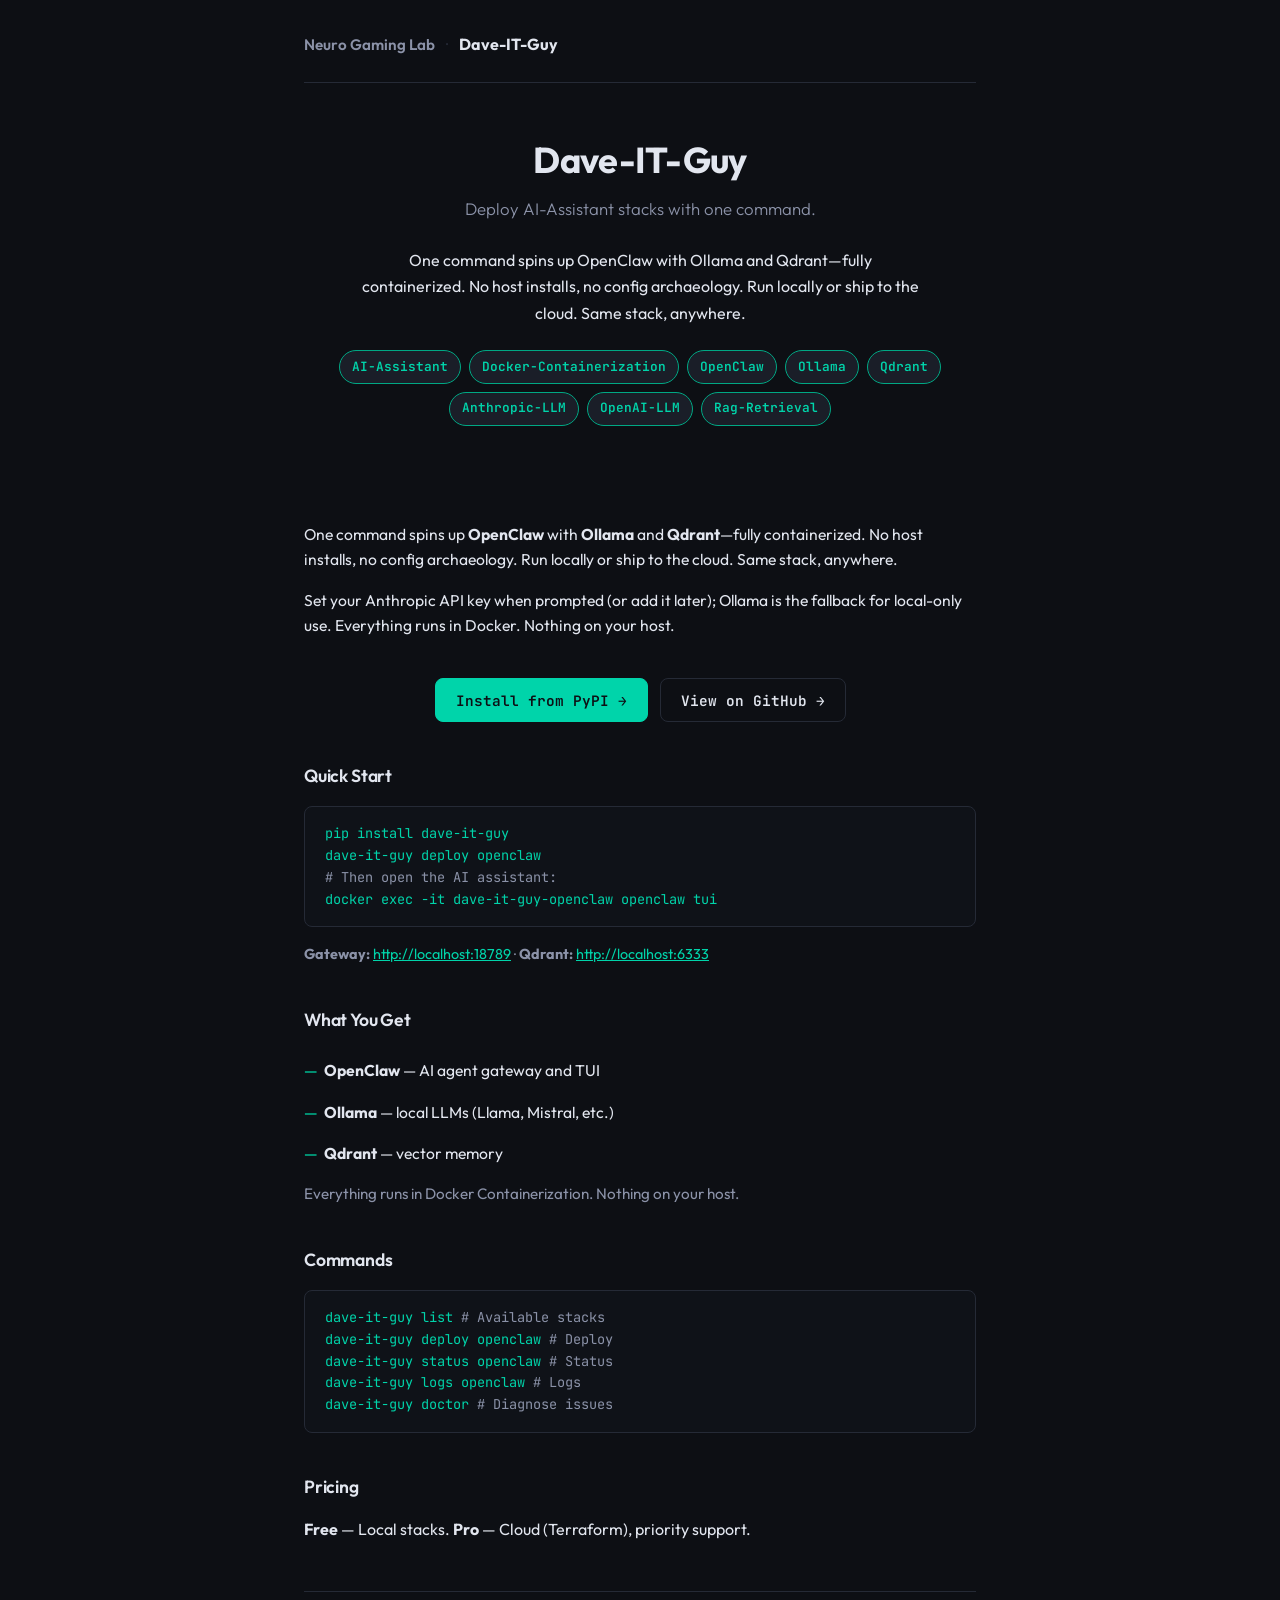
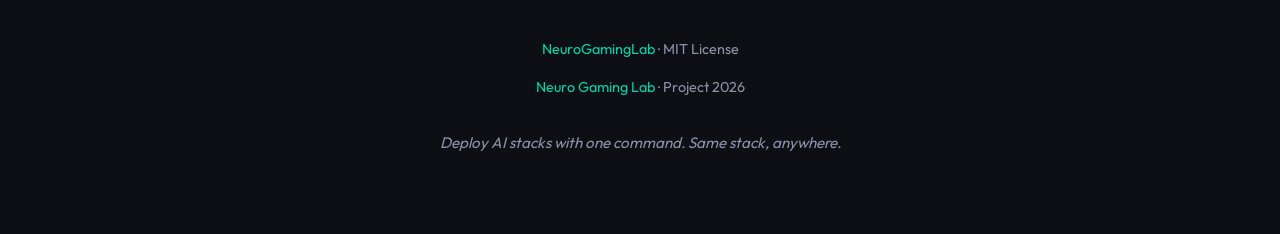
==== docs/index.html @ b267563d "Update marketing site and Pages README Made-with: Cursor" ====
<!DOCTYPE html>
<html lang="en">
<head>
  <meta charset="UTF-8" />
  <meta name="viewport" content="width=device-width, initial-scale=1.0" />
  <title>Dave-IT-Guy — Neuro Gaming Lab</title>
  <link rel="preconnect" href="https://fonts.googleapis.com" />
  <link rel="preconnect" href="https://fonts.gstatic.com" crossorigin />
  <link href="https://fonts.googleapis.com/css2?family=JetBrains+Mono:wght@400;600&family=Outfit:wght@300;400;600;700&display=swap" rel="stylesheet" />
  <style>
    :root {
      --bg: #0d0f14;
      --bg-elevated: #14171f;
      --text: #e2e6ef;
      --text-muted: #8b92a8;
      --accent: #00d4aa;
      --accent-dim: #00a884;
      --border: #252a36;
      --pill-bg: #1a1e28;
      --code-bg: #0f1218;
      --link: #00d4aa;
      --link-hover: #00f0c0;
    }

    * {
      box-sizing: border-box;
    }

    html {
      scroll-behavior: smooth;
    }

    body {
      margin: 0;
      font-family: 'Outfit', -apple-system, sans-serif;
      background: var(--bg);
      color: var(--text);
      line-height: 1.6;
      font-weight: 400;
      -webkit-font-smoothing: antialiased;
    }

    .wrap {
      max-width: 720px;
      margin: 0 auto;
      padding: 0 1.5rem 4rem;
    }

    /* Header */
    header {
      padding: 2rem 0 1.5rem;
      border-bottom: 1px solid var(--border);
    }

    header a {
      color: var(--text-muted);
      text-decoration: none;
      font-weight: 600;
      font-size: 0.95rem;
    }

    header a:hover {
      color: var(--accent);
    }

    .brand {
      font-weight: 700;
      color: var(--text);
    }

    .sep {
      color: var(--border);
      margin: 0 0.5rem;
      font-weight: 400;
    }

    /* Hero */
    .hero {
      padding: 3rem 0 2rem;
      text-align: center;
    }

    .hero h1 {
      font-family: 'Outfit', sans-serif;
      font-size: clamp(1.75rem, 4vw, 2.25rem);
      font-weight: 700;
      margin: 0 0 0.5rem;
      letter-spacing: -0.02em;
      color: var(--text);
    }

    .hero .tagline {
      font-size: 1.05rem;
      color: var(--text-muted);
      margin: 0 0 1.5rem;
      font-weight: 300;
    }

    .hero .lead {
      font-size: 1rem;
      color: var(--text);
      max-width: 560px;
      margin: 0 auto 1.5rem;
      line-height: 1.65;
    }

    /* Pills */
    .pills {
      display: flex;
      flex-wrap: wrap;
      justify-content: center;
      gap: 0.5rem;
      margin: 1.5rem 0 2rem;
    }

    .pill {
      font-family: 'JetBrains Mono', monospace;
      font-size: 0.8rem;
      font-weight: 600;
      padding: 0.35rem 0.75rem;
      background: var(--pill-bg);
      border: 1px solid var(--border);
      border-radius: 999px;
      color: var(--text-muted);
    }

    .pill.accent {
      border-color: var(--accent-dim);
      color: var(--accent);
    }

    /* Paragraph block */
    .intro {
      margin: 2rem 0 2.5rem;
    }

    .intro p {
      margin: 0 0 1rem;
      color: var(--text);
      font-size: 0.98rem;
    }

    .intro p:last-child {
      margin-bottom: 0;
    }

    /* CTAs */
    .ctas {
      display: flex;
      flex-wrap: wrap;
      gap: 0.75rem;
      justify-content: center;
      margin: 2rem 0 2.5rem;
    }

    .btn {
      display: inline-block;
      font-family: 'JetBrains Mono', monospace;
      font-size: 0.9rem;
      font-weight: 600;
      padding: 0.6rem 1.25rem;
      border-radius: 8px;
      text-decoration: none;
      transition: background 0.2s, color 0.2s, border-color 0.2s;
    }

    .btn-primary {
      background: var(--accent);
      color: var(--bg);
      border: 1px solid var(--accent);
    }

    .btn-primary:hover {
      background: var(--link-hover);
      border-color: var(--link-hover);
      color: var(--bg);
    }

    .btn-secondary {
      background: transparent;
      color: var(--text);
      border: 1px solid var(--border);
    }

    .btn-secondary:hover {
      border-color: var(--accent-dim);
      color: var(--accent);
    }

    /* Sections */
    section {
      margin: 2.5rem 0;
    }

    section h2 {
      font-size: 1.1rem;
      font-weight: 600;
      color: var(--text);
      margin: 0 0 1rem;
      letter-spacing: -0.01em;
    }

    .features {
      list-style: none;
      padding: 0;
      margin: 0;
    }

    .features li {
      padding: 0.5rem 0;
      padding-left: 1.25rem;
      position: relative;
      color: var(--text);
      font-size: 0.98rem;
    }

    .features li::before {
      content: '—';
      position: absolute;
      left: 0;
      color: var(--accent-dim);
      font-weight: 600;
    }

    .features li strong {
      color: var(--text);
    }

    /* Code block */
    .code-block {
      font-family: 'JetBrains Mono', monospace;
      font-size: 0.85rem;
      background: var(--code-bg);
      border: 1px solid var(--border);
      border-radius: 8px;
      padding: 1rem 1.25rem;
      overflow-x: auto;
      margin: 1rem 0;
      color: var(--text);
    }

    .code-block .comment {
      color: var(--text-muted);
    }

    .code-block .cmd {
      color: var(--accent);
    }

    /* Footer */
    footer {
      margin-top: 3rem;
      padding-top: 2rem;
      border-top: 1px solid var(--border);
      text-align: center;
      font-size: 0.9rem;
      color: var(--text-muted);
    }

    footer a {
      color: var(--link);
      text-decoration: none;
    }

    footer a:hover {
      color: var(--link-hover);
      text-decoration: underline;
    }

    footer .credit {
      margin: 0.5rem 0 0;
    }

    .closing {
      margin-top: 2rem;
      font-style: italic;
      color: var(--text-muted);
      font-size: 0.95rem;
    }
  </style>
</head>
<body>
  <div class="wrap">
    <header>
      <a href="https://neurogaminglab.github.io/Neuro-Gaming-Lab/">Neuro Gaming Lab</a>
      <span class="sep">·</span>
      <span class="brand">Dave-IT-Guy</span>
    </header>

    <div class="hero">
      <h1>Dave-IT-Guy</h1>
      <p class="tagline">Deploy AI-Assistant stacks with one command.</p>
      <p class="lead">
        One command spins up OpenClaw with Ollama and Qdrant—fully containerized. No host installs, no config archaeology. Run locally or ship to the cloud. Same stack, anywhere.
      </p>
      <div class="pills">
        <span class="pill accent">AI-Assistant</span>
        <span class="pill accent">Docker-Containerization</span>
        <span class="pill accent">OpenClaw</span>
        <span class="pill accent">Ollama</span>
        <span class="pill accent">Qdrant</span>
        <span class="pill accent">Anthropic-LLM</span>
        <span class="pill accent">OpenAI-LLM</span>
        <span class="pill accent">Rag-Retrieval</span>
      </div>
    </div>

    <div class="intro">
      <p>
        One command spins up <strong>OpenClaw</strong> with <strong>Ollama</strong> and <strong>Qdrant</strong>—fully containerized. No host installs, no config archaeology. Run locally or ship to the cloud. Same stack, anywhere.
      </p>
      <p>
        Set your Anthropic API key when prompted (or add it later); Ollama is the fallback for local-only use. Everything runs in Docker. Nothing on your host.
      </p>
    </div>

    <div class="ctas">
      <a href="https://pypi.org/project/dave-it-guy/" class="btn btn-primary">Install from PyPI →</a>
      <a href="https://github.com/NeuroGamingLab/dave-it-guy" class="btn btn-secondary">View on GitHub →</a>
    </div>

    <section>
      <h2>Quick Start</h2>
      <div class="code-block">
        <span class="cmd">pip install dave-it-guy</span><br />
        <span class="cmd">dave-it-guy deploy openclaw</span><br />
        <span class="comment"># Then open the AI assistant:</span><br />
        <span class="cmd">docker exec -it dave-it-guy-openclaw openclaw tui</span>
      </div>
      <p style="margin: 0; font-size: 0.9rem; color: var(--text-muted);">
        <strong>Gateway:</strong> <a href="http://localhost:18789" style="color: var(--link);">http://localhost:18789</a> · <strong>Qdrant:</strong> <a href="http://localhost:6333" style="color: var(--link);">http://localhost:6333</a>
      </p>
    </section>

    <section>
      <h2>What You Get</h2>
      <ul class="features">
        <li><strong>OpenClaw</strong> — AI agent gateway and TUI</li>
        <li><strong>Ollama</strong> — local LLMs (Llama, Mistral, etc.)</li>
        <li><strong>Qdrant</strong> — vector memory</li>
      </ul>
      <p style="font-size: 0.95rem; color: var(--text-muted); margin: 0.5rem 0 0;">Everything runs in Docker Containerization. Nothing on your host.</p>
    </section>

    <section>
      <h2>Commands</h2>
      <div class="code-block">
        <span class="cmd">dave-it-guy list</span>              <span class="comment"># Available stacks</span><br />
        <span class="cmd">dave-it-guy deploy openclaw</span>   <span class="comment"># Deploy</span><br />
        <span class="cmd">dave-it-guy status openclaw</span>   <span class="comment"># Status</span><br />
        <span class="cmd">dave-it-guy logs openclaw</span>     <span class="comment"># Logs</span><br />
        <span class="cmd">dave-it-guy doctor</span>            <span class="comment"># Diagnose issues</span>
      </div>
    </section>

    <section>
      <h2>Pricing</h2>
      <p style="margin: 0; color: var(--text);">
        <strong>Free</strong> — Local stacks. <strong>Pro</strong> — Cloud (Terraform), priority support.
      </p>
    </section>

    <footer>
      <p><a href="https://github.com/NeuroGamingLab">NeuroGamingLab</a> · MIT License</p>
      <p class="credit">
        <a href="https://neurogaminglab.github.io/Neuro-Gaming-Lab/">Neuro Gaming Lab</a> · Project 2026
      </p>
      <p class="closing">Deploy AI stacks with one command. Same stack, anywhere.</p>
    </footer>
  </div>
</body>
</html>
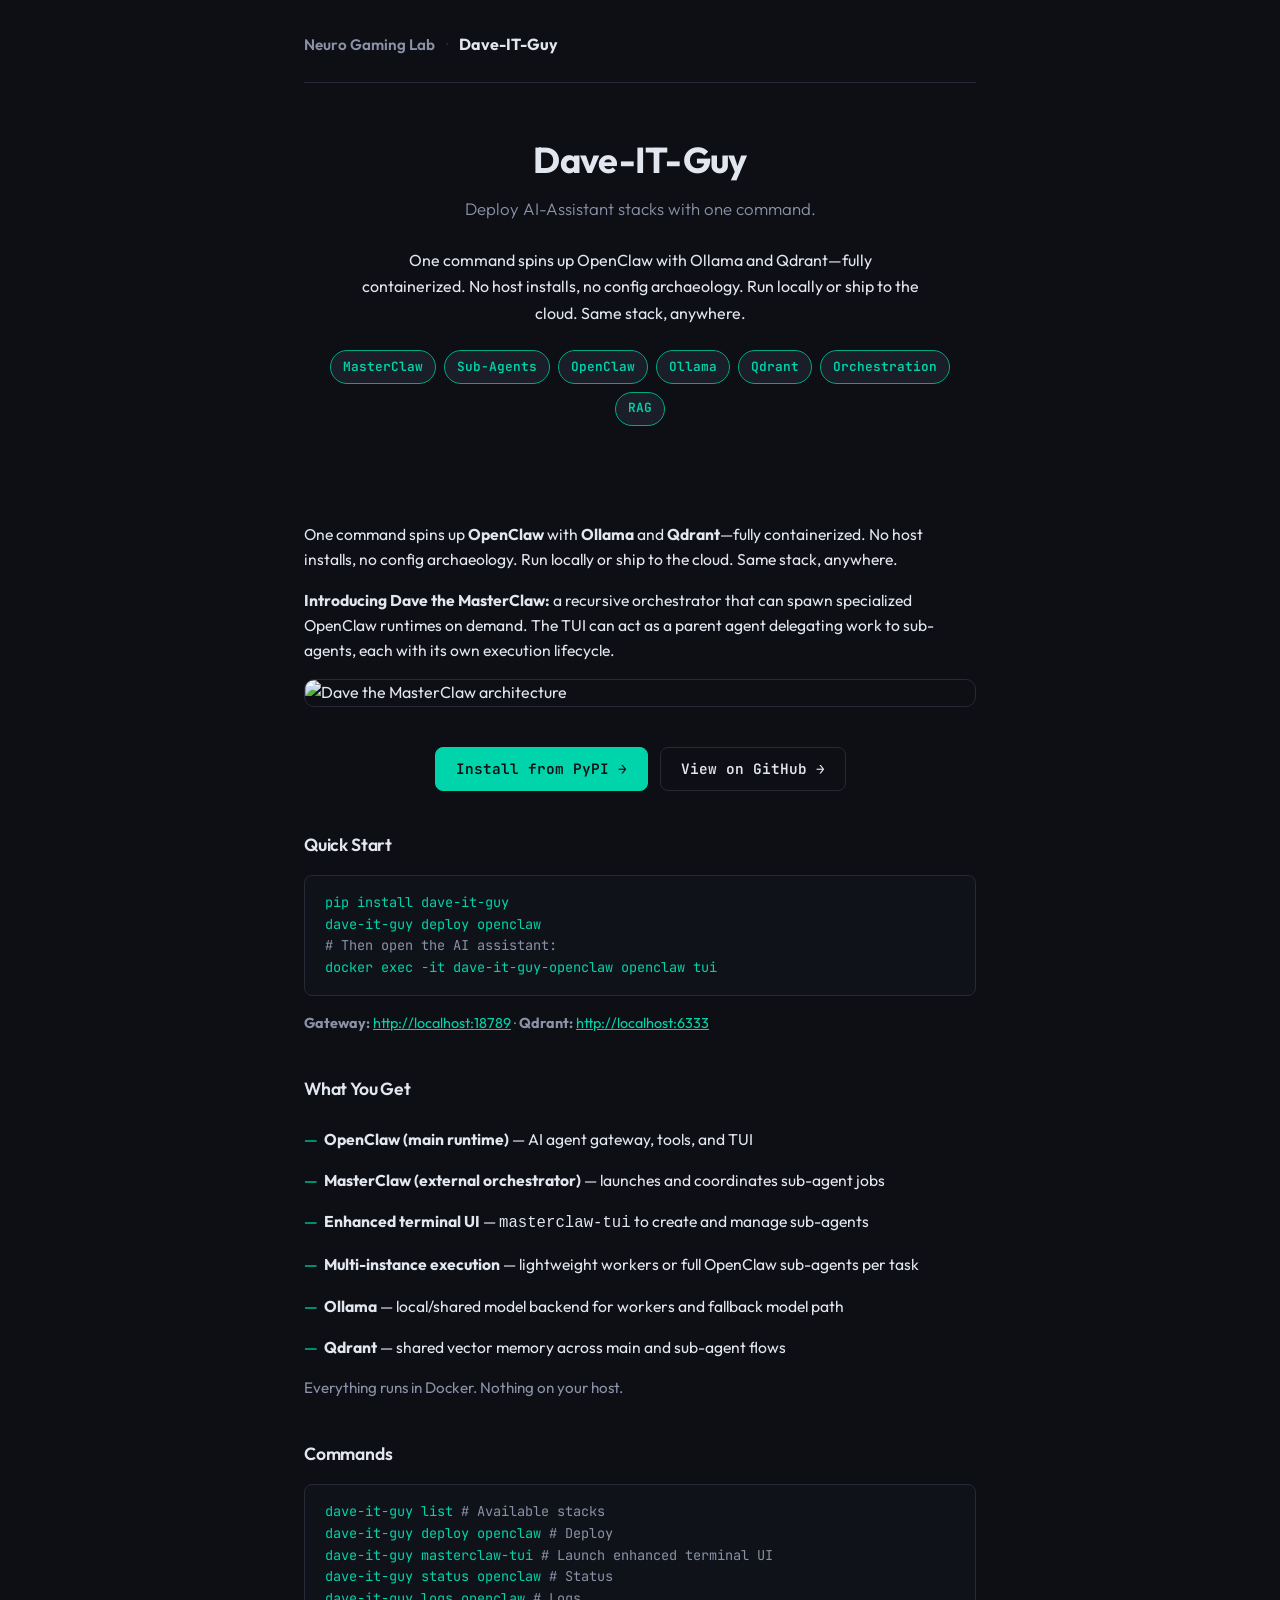
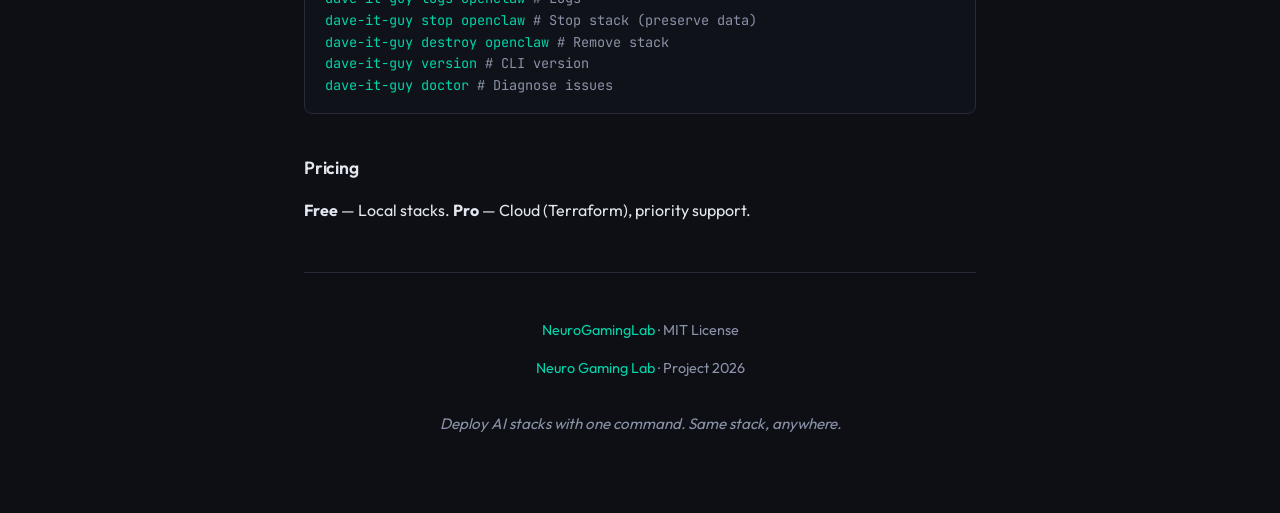
==== commit 6babb49e: "docs: update GitHub Pages for MasterClaw messaging Made-with: Cursor" ====
--- a/docs/index.html
+++ b/docs/index.html
@@ -144,6 +144,14 @@
       margin-bottom: 0;
     }
 
+    .arch-img {
+      width: 100%;
+      border: 1px solid var(--border);
+      border-radius: 10px;
+      display: block;
+      margin: 1rem 0 0;
+    }
+
     /* CTAs */
     .ctas {
       display: flex;
@@ -294,14 +302,13 @@
         One command spins up OpenClaw with Ollama and Qdrant—fully containerized. No host installs, no config archaeology. Run locally or ship to the cloud. Same stack, anywhere.
       </p>
       <div class="pills">
-        <span class="pill accent">AI-Assistant</span>
-        <span class="pill accent">Docker-Containerization</span>
+        <span class="pill accent">MasterClaw</span>
+        <span class="pill accent">Sub-Agents</span>
         <span class="pill accent">OpenClaw</span>
         <span class="pill accent">Ollama</span>
         <span class="pill accent">Qdrant</span>
-        <span class="pill accent">Anthropic-LLM</span>
-        <span class="pill accent">OpenAI-LLM</span>
-        <span class="pill accent">Rag-Retrieval</span>
+        <span class="pill accent">Orchestration</span>
+        <span class="pill accent">RAG</span>
       </div>
     </div>
 
@@ -310,8 +317,13 @@
         One command spins up <strong>OpenClaw</strong> with <strong>Ollama</strong> and <strong>Qdrant</strong>—fully containerized. No host installs, no config archaeology. Run locally or ship to the cloud. Same stack, anywhere.
       </p>
       <p>
-        Set your Anthropic API key when prompted (or add it later); Ollama is the fallback for local-only use. Everything runs in Docker. Nothing on your host.
-      </p>
+        <strong>Introducing Dave the MasterClaw:</strong> a recursive orchestrator that can spawn specialized OpenClaw runtimes on demand. The TUI can act as a parent agent delegating work to sub-agents, each with its own execution lifecycle.
+      </p>
+      <img
+        class="arch-img"
+        src="https://raw.githubusercontent.com/NeuroGamingLab/Dave-IT-guy/main/dave-the-masterClaw-architecture-small.png"
+        alt="Dave the MasterClaw architecture"
+      />
     </div>
 
     <div class="ctas">
@@ -335,11 +347,14 @@
     <section>
       <h2>What You Get</h2>
       <ul class="features">
-        <li><strong>OpenClaw</strong> — AI agent gateway and TUI</li>
-        <li><strong>Ollama</strong> — local LLMs (Llama, Mistral, etc.)</li>
-        <li><strong>Qdrant</strong> — vector memory</li>
+        <li><strong>OpenClaw (main runtime)</strong> — AI agent gateway, tools, and TUI</li>
+        <li><strong>MasterClaw (external orchestrator)</strong> — launches and coordinates sub-agent jobs</li>
+        <li><strong>Enhanced terminal UI</strong> — <code>masterclaw-tui</code> to create and manage sub-agents</li>
+        <li><strong>Multi-instance execution</strong> — lightweight workers or full OpenClaw sub-agents per task</li>
+        <li><strong>Ollama</strong> — local/shared model backend for workers and fallback model path</li>
+        <li><strong>Qdrant</strong> — shared vector memory across main and sub-agent flows</li>
       </ul>
-      <p style="font-size: 0.95rem; color: var(--text-muted); margin: 0.5rem 0 0;">Everything runs in Docker Containerization. Nothing on your host.</p>
+      <p style="font-size: 0.95rem; color: var(--text-muted); margin: 0.5rem 0 0;">Everything runs in Docker. Nothing on your host.</p>
     </section>
 
     <section>
@@ -347,8 +362,12 @@
       <div class="code-block">
         <span class="cmd">dave-it-guy list</span>              <span class="comment"># Available stacks</span><br />
         <span class="cmd">dave-it-guy deploy openclaw</span>   <span class="comment"># Deploy</span><br />
+        <span class="cmd">dave-it-guy masterclaw-tui</span>    <span class="comment"># Launch enhanced terminal UI</span><br />
         <span class="cmd">dave-it-guy status openclaw</span>   <span class="comment"># Status</span><br />
         <span class="cmd">dave-it-guy logs openclaw</span>     <span class="comment"># Logs</span><br />
+        <span class="cmd">dave-it-guy stop openclaw</span>     <span class="comment"># Stop stack (preserve data)</span><br />
+        <span class="cmd">dave-it-guy destroy openclaw</span>  <span class="comment"># Remove stack</span><br />
+        <span class="cmd">dave-it-guy version</span>           <span class="comment"># CLI version</span><br />
         <span class="cmd">dave-it-guy doctor</span>            <span class="comment"># Diagnose issues</span>
       </div>
     </section>
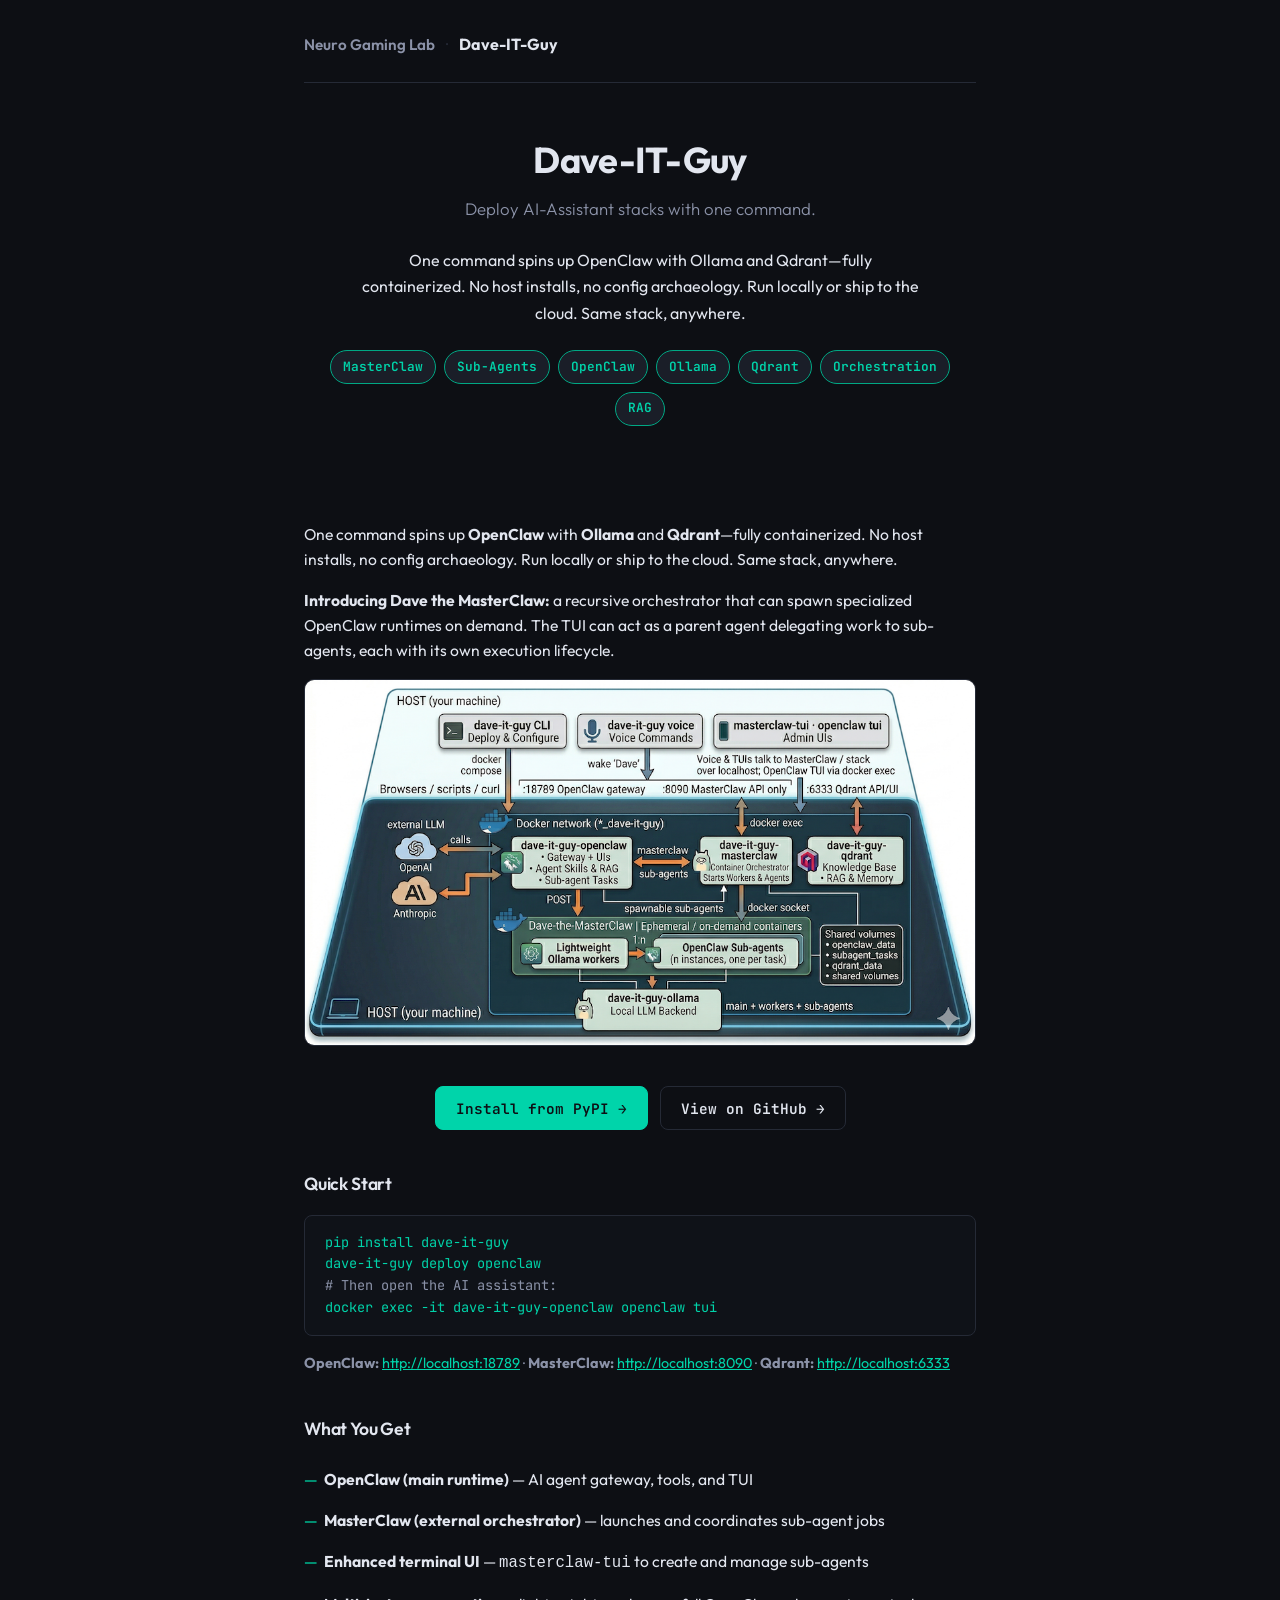
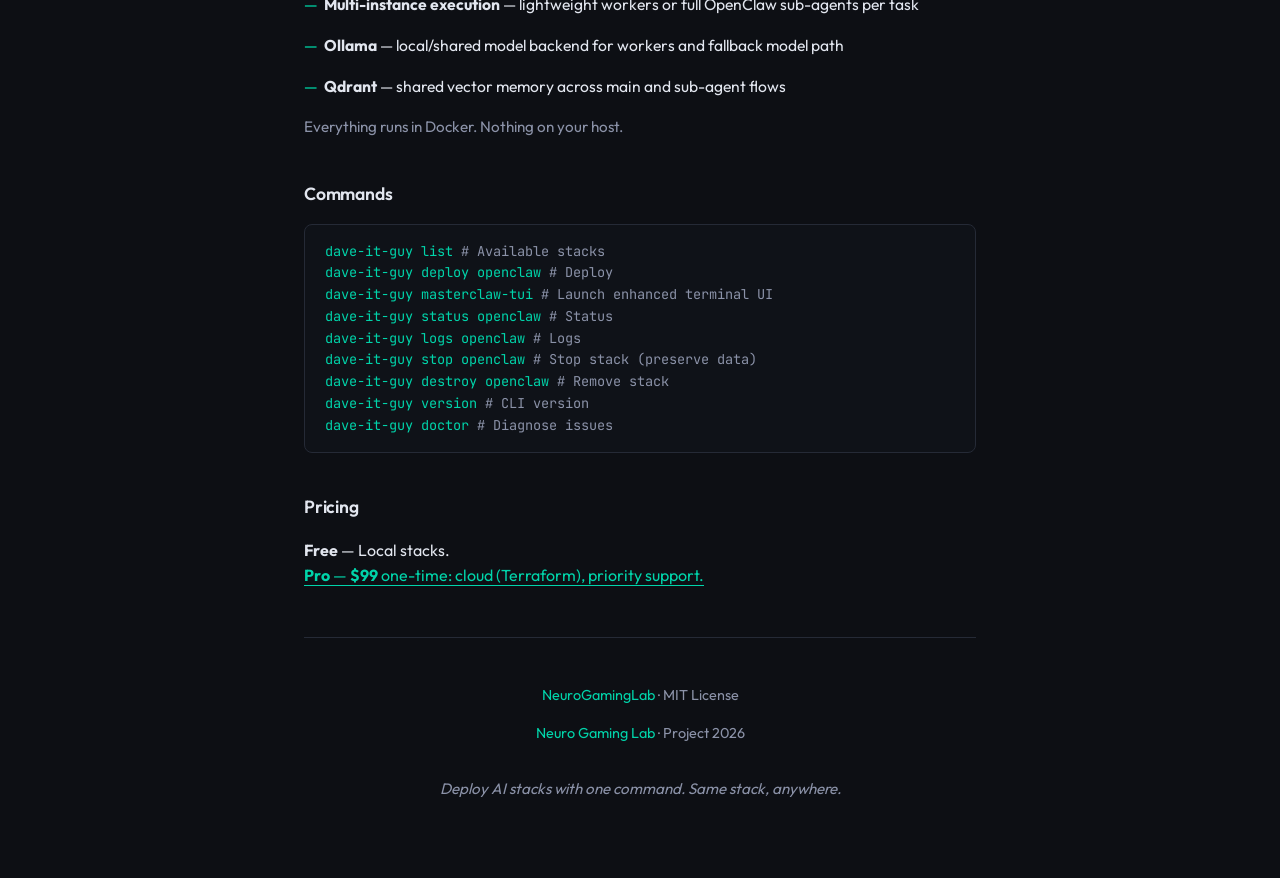
==== commit 3ab0b25d: "docs: GitHub Pages updates — architecture asset, pricing, Pro mailto - Bundle architecture PNG in do" ====
--- a/docs/index.html
+++ b/docs/index.html
@@ -321,7 +321,7 @@
       </p>
       <img
         class="arch-img"
-        src="https://raw.githubusercontent.com/NeuroGamingLab/Dave-IT-guy/main/dave-the-masterClaw-architecture-small.png"
+        src="dave-the-masterClaw-architecture3-small.png"
         alt="Dave the MasterClaw architecture"
       />
     </div>
@@ -340,7 +340,7 @@
         <span class="cmd">docker exec -it dave-it-guy-openclaw openclaw tui</span>
       </div>
       <p style="margin: 0; font-size: 0.9rem; color: var(--text-muted);">
-        <strong>Gateway:</strong> <a href="http://localhost:18789" style="color: var(--link);">http://localhost:18789</a> · <strong>Qdrant:</strong> <a href="http://localhost:6333" style="color: var(--link);">http://localhost:6333</a>
+        <strong>OpenClaw:</strong> <a href="http://localhost:18789" style="color: var(--link);">http://localhost:18789</a> · <strong>MasterClaw:</strong> <a href="http://localhost:8090" style="color: var(--link);">http://localhost:8090</a> · <strong>Qdrant:</strong> <a href="http://localhost:6333" style="color: var(--link);">http://localhost:6333</a>
       </p>
     </section>
 
@@ -374,8 +374,12 @@
 
     <section>
       <h2>Pricing</h2>
-      <p style="margin: 0; color: var(--text);">
-        <strong>Free</strong> — Local stacks. <strong>Pro</strong> — Cloud (Terraform), priority support.
+      <p style="margin: 0; color: var(--text); line-height: 1.6;">
+        <strong>Free</strong> — Local stacks.<br />
+        <a
+          href="mailto:NeuroGamingLab@gmail.com?subject=Dave%20IT%20Guy%20Pro%20Purchase%20Request&body=Hi%20NeuroGamingLab%2C%0A%0AI%20would%20like%20to%20purchase%20the%20Dave%20IT%20Guy%20Pro%20one-time%20license%20for%20%2499%20%28cloud%20%2F%20Terraform%2C%20priority%20support%29.%0A%0AName%3A%20%0ACompany%20%28optional%29%3A%20%0AUse%20case%3A%20%0A%0APlease%20share%20next%20steps%20for%20payment%20and%20activation.%0A%0AThanks%21"
+          style="color: var(--link); text-decoration: underline; text-underline-offset: 4px;"
+          ><strong>Pro</strong> — <strong>$99</strong> one-time: cloud (Terraform), priority support.</a>
       </p>
     </section>
 
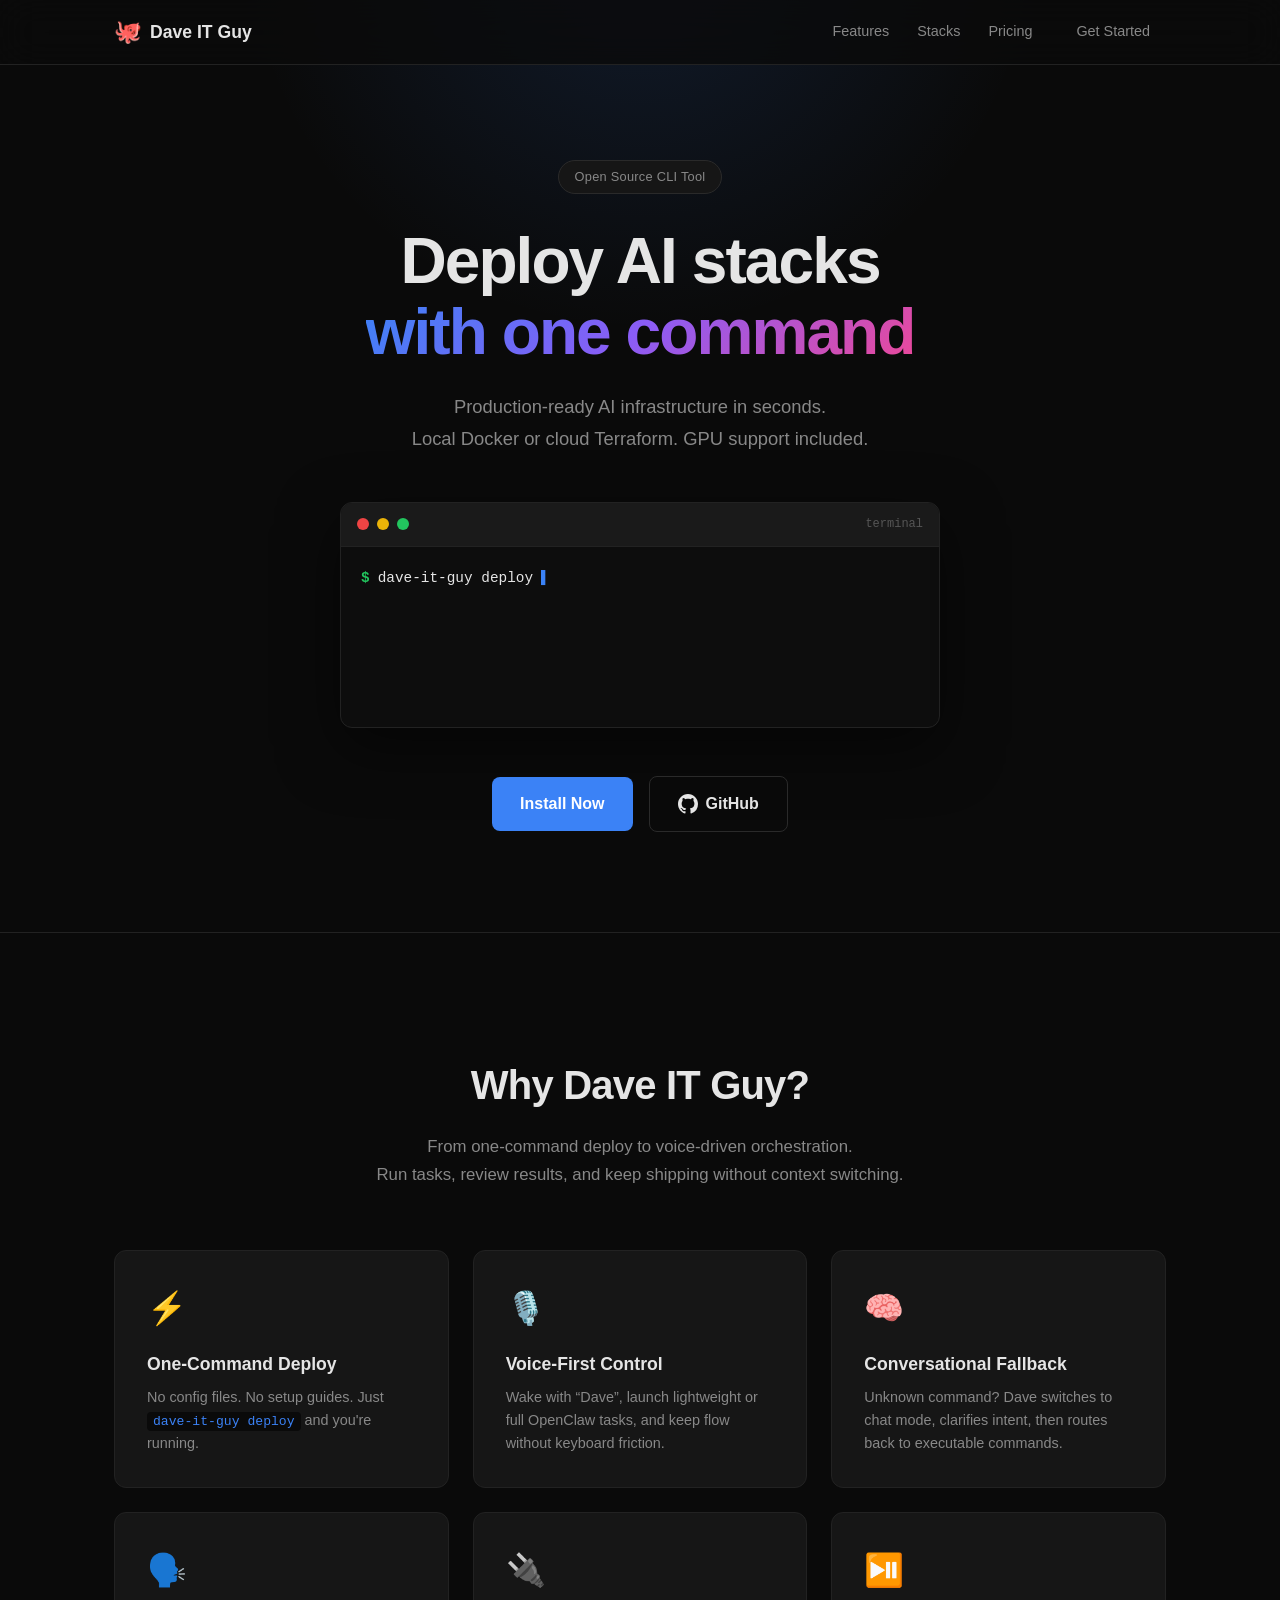
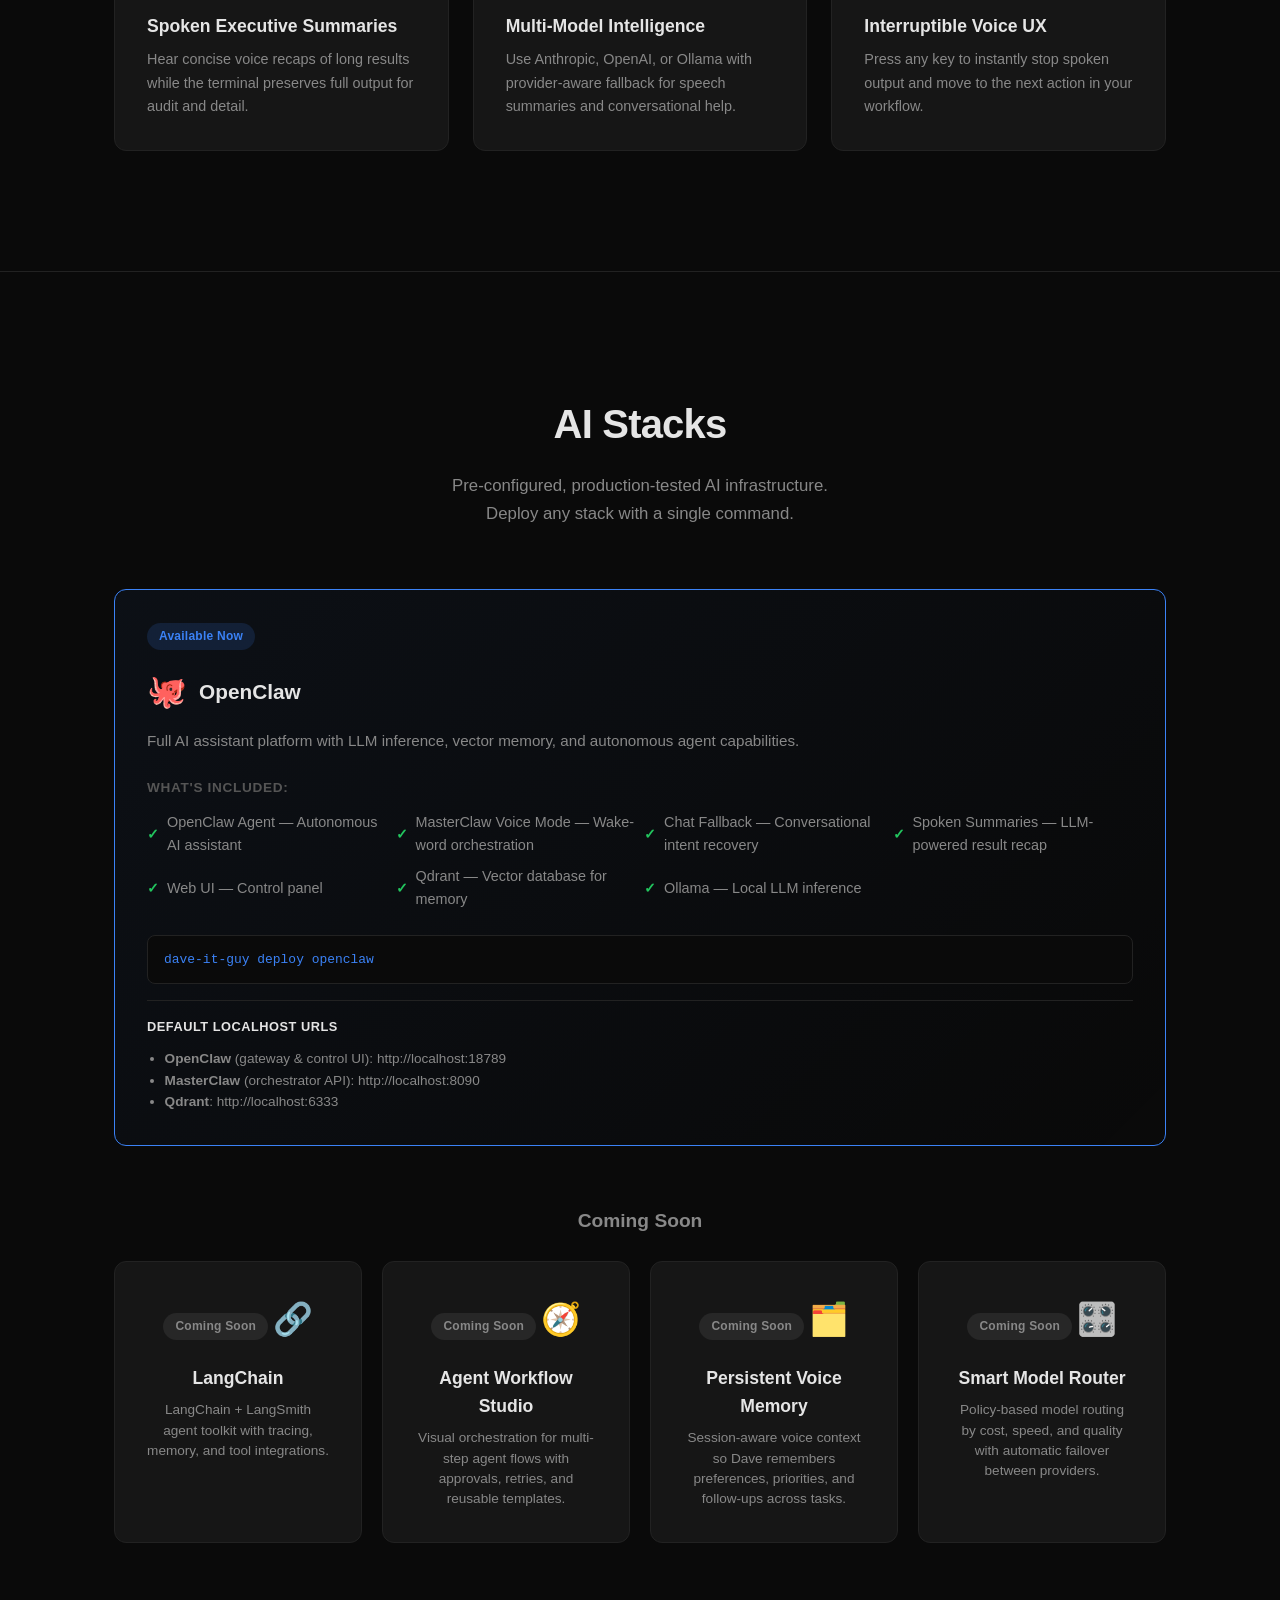
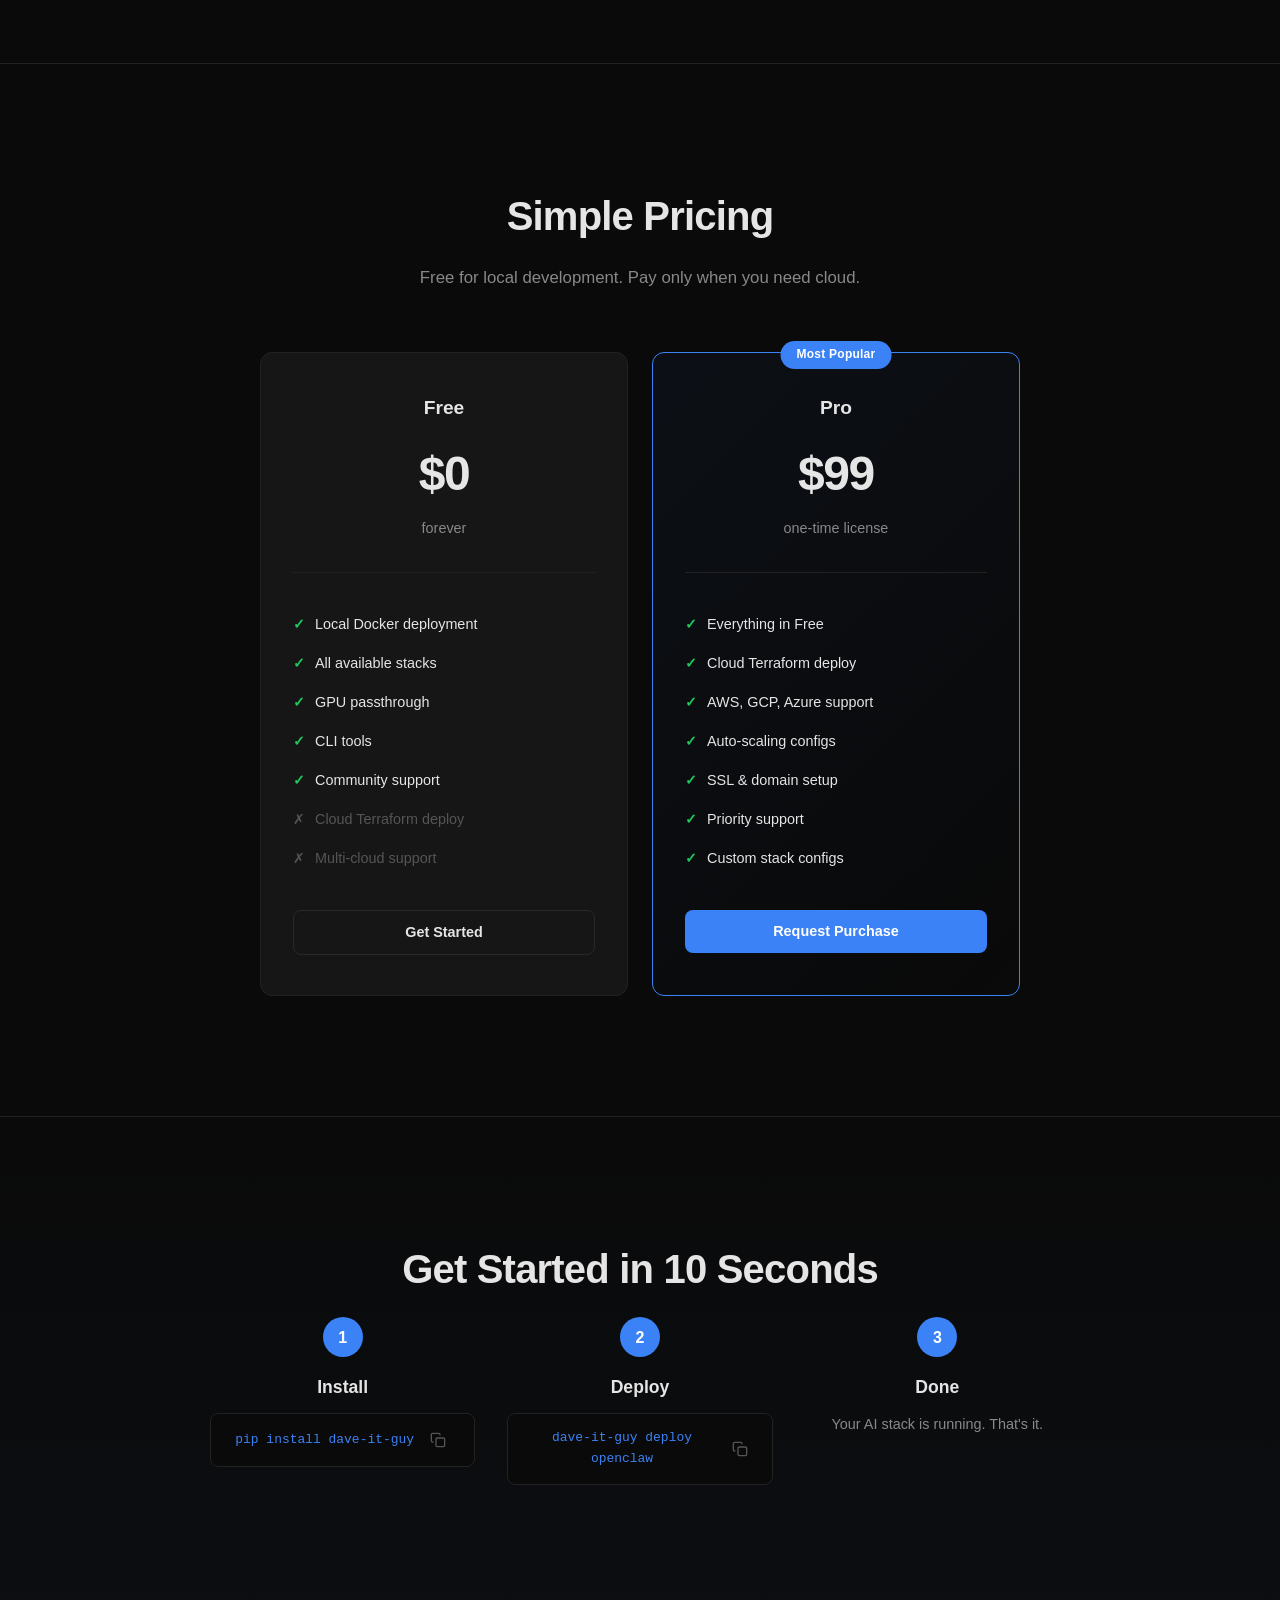
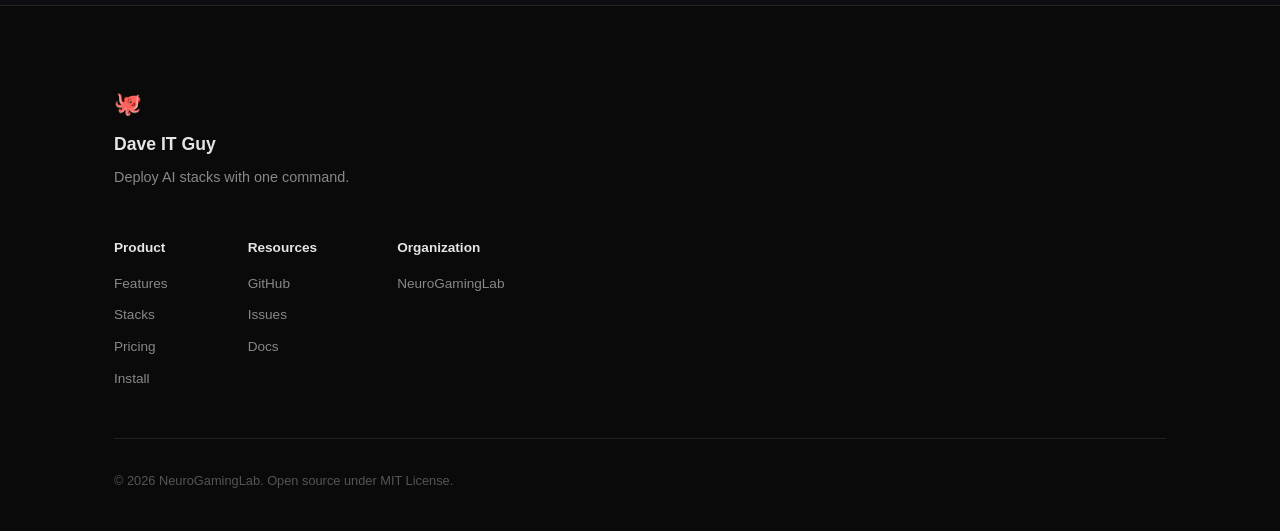
==== commit e229bc99: "docs: full marketing layout for GitHub Pages (styles, script, terminal) - External styles.css and sc" ====
--- a/docs/index.html
+++ b/docs/index.html
@@ -1,395 +1,293 @@
 <!DOCTYPE html>
 <html lang="en">
 <head>
-  <meta charset="UTF-8" />
-  <meta name="viewport" content="width=device-width, initial-scale=1.0" />
-  <title>Dave-IT-Guy — Neuro Gaming Lab</title>
-  <link rel="preconnect" href="https://fonts.googleapis.com" />
-  <link rel="preconnect" href="https://fonts.gstatic.com" crossorigin />
-  <link href="https://fonts.googleapis.com/css2?family=JetBrains+Mono:wght@400;600&family=Outfit:wght@300;400;600;700&display=swap" rel="stylesheet" />
-  <style>
-    :root {
-      --bg: #0d0f14;
-      --bg-elevated: #14171f;
-      --text: #e2e6ef;
-      --text-muted: #8b92a8;
-      --accent: #00d4aa;
-      --accent-dim: #00a884;
-      --border: #252a36;
-      --pill-bg: #1a1e28;
-      --code-bg: #0f1218;
-      --link: #00d4aa;
-      --link-hover: #00f0c0;
-    }
-
-    * {
-      box-sizing: border-box;
-    }
-
-    html {
-      scroll-behavior: smooth;
-    }
-
-    body {
-      margin: 0;
-      font-family: 'Outfit', -apple-system, sans-serif;
-      background: var(--bg);
-      color: var(--text);
-      line-height: 1.6;
-      font-weight: 400;
-      -webkit-font-smoothing: antialiased;
-    }
-
-    .wrap {
-      max-width: 720px;
-      margin: 0 auto;
-      padding: 0 1.5rem 4rem;
-    }
-
-    /* Header */
-    header {
-      padding: 2rem 0 1.5rem;
-      border-bottom: 1px solid var(--border);
-    }
-
-    header a {
-      color: var(--text-muted);
-      text-decoration: none;
-      font-weight: 600;
-      font-size: 0.95rem;
-    }
-
-    header a:hover {
-      color: var(--accent);
-    }
-
-    .brand {
-      font-weight: 700;
-      color: var(--text);
-    }
-
-    .sep {
-      color: var(--border);
-      margin: 0 0.5rem;
-      font-weight: 400;
-    }
-
-    /* Hero */
-    .hero {
-      padding: 3rem 0 2rem;
-      text-align: center;
-    }
-
-    .hero h1 {
-      font-family: 'Outfit', sans-serif;
-      font-size: clamp(1.75rem, 4vw, 2.25rem);
-      font-weight: 700;
-      margin: 0 0 0.5rem;
-      letter-spacing: -0.02em;
-      color: var(--text);
-    }
-
-    .hero .tagline {
-      font-size: 1.05rem;
-      color: var(--text-muted);
-      margin: 0 0 1.5rem;
-      font-weight: 300;
-    }
-
-    .hero .lead {
-      font-size: 1rem;
-      color: var(--text);
-      max-width: 560px;
-      margin: 0 auto 1.5rem;
-      line-height: 1.65;
-    }
-
-    /* Pills */
-    .pills {
-      display: flex;
-      flex-wrap: wrap;
-      justify-content: center;
-      gap: 0.5rem;
-      margin: 1.5rem 0 2rem;
-    }
-
-    .pill {
-      font-family: 'JetBrains Mono', monospace;
-      font-size: 0.8rem;
-      font-weight: 600;
-      padding: 0.35rem 0.75rem;
-      background: var(--pill-bg);
-      border: 1px solid var(--border);
-      border-radius: 999px;
-      color: var(--text-muted);
-    }
-
-    .pill.accent {
-      border-color: var(--accent-dim);
-      color: var(--accent);
-    }
-
-    /* Paragraph block */
-    .intro {
-      margin: 2rem 0 2.5rem;
-    }
-
-    .intro p {
-      margin: 0 0 1rem;
-      color: var(--text);
-      font-size: 0.98rem;
-    }
-
-    .intro p:last-child {
-      margin-bottom: 0;
-    }
-
-    .arch-img {
-      width: 100%;
-      border: 1px solid var(--border);
-      border-radius: 10px;
-      display: block;
-      margin: 1rem 0 0;
-    }
-
-    /* CTAs */
-    .ctas {
-      display: flex;
-      flex-wrap: wrap;
-      gap: 0.75rem;
-      justify-content: center;
-      margin: 2rem 0 2.5rem;
-    }
-
-    .btn {
-      display: inline-block;
-      font-family: 'JetBrains Mono', monospace;
-      font-size: 0.9rem;
-      font-weight: 600;
-      padding: 0.6rem 1.25rem;
-      border-radius: 8px;
-      text-decoration: none;
-      transition: background 0.2s, color 0.2s, border-color 0.2s;
-    }
-
-    .btn-primary {
-      background: var(--accent);
-      color: var(--bg);
-      border: 1px solid var(--accent);
-    }
-
-    .btn-primary:hover {
-      background: var(--link-hover);
-      border-color: var(--link-hover);
-      color: var(--bg);
-    }
-
-    .btn-secondary {
-      background: transparent;
-      color: var(--text);
-      border: 1px solid var(--border);
-    }
-
-    .btn-secondary:hover {
-      border-color: var(--accent-dim);
-      color: var(--accent);
-    }
-
-    /* Sections */
-    section {
-      margin: 2.5rem 0;
-    }
-
-    section h2 {
-      font-size: 1.1rem;
-      font-weight: 600;
-      color: var(--text);
-      margin: 0 0 1rem;
-      letter-spacing: -0.01em;
-    }
-
-    .features {
-      list-style: none;
-      padding: 0;
-      margin: 0;
-    }
-
-    .features li {
-      padding: 0.5rem 0;
-      padding-left: 1.25rem;
-      position: relative;
-      color: var(--text);
-      font-size: 0.98rem;
-    }
-
-    .features li::before {
-      content: '—';
-      position: absolute;
-      left: 0;
-      color: var(--accent-dim);
-      font-weight: 600;
-    }
-
-    .features li strong {
-      color: var(--text);
-    }
-
-    /* Code block */
-    .code-block {
-      font-family: 'JetBrains Mono', monospace;
-      font-size: 0.85rem;
-      background: var(--code-bg);
-      border: 1px solid var(--border);
-      border-radius: 8px;
-      padding: 1rem 1.25rem;
-      overflow-x: auto;
-      margin: 1rem 0;
-      color: var(--text);
-    }
-
-    .code-block .comment {
-      color: var(--text-muted);
-    }
-
-    .code-block .cmd {
-      color: var(--accent);
-    }
-
-    /* Footer */
-    footer {
-      margin-top: 3rem;
-      padding-top: 2rem;
-      border-top: 1px solid var(--border);
-      text-align: center;
-      font-size: 0.9rem;
-      color: var(--text-muted);
-    }
-
-    footer a {
-      color: var(--link);
-      text-decoration: none;
-    }
-
-    footer a:hover {
-      color: var(--link-hover);
-      text-decoration: underline;
-    }
-
-    footer .credit {
-      margin: 0.5rem 0 0;
-    }
-
-    .closing {
-      margin-top: 2rem;
-      font-style: italic;
-      color: var(--text-muted);
-      font-size: 0.95rem;
-    }
-  </style>
+  <meta charset="UTF-8">
+  <meta name="viewport" content="width=device-width, initial-scale=1.0">
+  <title>Dave IT Guy — Deploy AI Stacks with One Command</title>
+  <meta name="description" content="Deploy production-ready AI stacks in seconds. One command. Local Docker or cloud Terraform. GPU support included.">
+  <link rel="stylesheet" href="styles.css">
+  <link rel="icon" href="data:image/svg+xml,<svg xmlns='http://www.w3.org/2000/svg' viewBox='0 0 100 100'><text y='.9em' font-size='90'>🐙</text></svg>">
 </head>
 <body>
-  <div class="wrap">
-    <header>
-      <a href="https://neurogaminglab.github.io/Neuro-Gaming-Lab/">Neuro Gaming Lab</a>
-      <span class="sep">·</span>
-      <span class="brand">Dave-IT-Guy</span>
-    </header>
-
-    <div class="hero">
-      <h1>Dave-IT-Guy</h1>
-      <p class="tagline">Deploy AI-Assistant stacks with one command.</p>
-      <p class="lead">
-        One command spins up OpenClaw with Ollama and Qdrant—fully containerized. No host installs, no config archaeology. Run locally or ship to the cloud. Same stack, anywhere.
-      </p>
-      <div class="pills">
-        <span class="pill accent">MasterClaw</span>
-        <span class="pill accent">Sub-Agents</span>
-        <span class="pill accent">OpenClaw</span>
-        <span class="pill accent">Ollama</span>
-        <span class="pill accent">Qdrant</span>
-        <span class="pill accent">Orchestration</span>
-        <span class="pill accent">RAG</span>
-      </div>
-    </div>
-
-    <div class="intro">
-      <p>
-        One command spins up <strong>OpenClaw</strong> with <strong>Ollama</strong> and <strong>Qdrant</strong>—fully containerized. No host installs, no config archaeology. Run locally or ship to the cloud. Same stack, anywhere.
-      </p>
-      <p>
-        <strong>Introducing Dave the MasterClaw:</strong> a recursive orchestrator that can spawn specialized OpenClaw runtimes on demand. The TUI can act as a parent agent delegating work to sub-agents, each with its own execution lifecycle.
-      </p>
-      <img
-        class="arch-img"
-        src="dave-the-masterClaw-architecture3-small.png"
-        alt="Dave the MasterClaw architecture"
-      />
-    </div>
-
-    <div class="ctas">
-      <a href="https://pypi.org/project/dave-it-guy/" class="btn btn-primary">Install from PyPI →</a>
-      <a href="https://github.com/NeuroGamingLab/dave-it-guy" class="btn btn-secondary">View on GitHub →</a>
-    </div>
-
-    <section>
-      <h2>Quick Start</h2>
-      <div class="code-block">
-        <span class="cmd">pip install dave-it-guy</span><br />
-        <span class="cmd">dave-it-guy deploy openclaw</span><br />
-        <span class="comment"># Then open the AI assistant:</span><br />
-        <span class="cmd">docker exec -it dave-it-guy-openclaw openclaw tui</span>
-      </div>
-      <p style="margin: 0; font-size: 0.9rem; color: var(--text-muted);">
-        <strong>OpenClaw:</strong> <a href="http://localhost:18789" style="color: var(--link);">http://localhost:18789</a> · <strong>MasterClaw:</strong> <a href="http://localhost:8090" style="color: var(--link);">http://localhost:8090</a> · <strong>Qdrant:</strong> <a href="http://localhost:6333" style="color: var(--link);">http://localhost:6333</a>
-      </p>
-    </section>
-
-    <section>
-      <h2>What You Get</h2>
-      <ul class="features">
-        <li><strong>OpenClaw (main runtime)</strong> — AI agent gateway, tools, and TUI</li>
-        <li><strong>MasterClaw (external orchestrator)</strong> — launches and coordinates sub-agent jobs</li>
-        <li><strong>Enhanced terminal UI</strong> — <code>masterclaw-tui</code> to create and manage sub-agents</li>
-        <li><strong>Multi-instance execution</strong> — lightweight workers or full OpenClaw sub-agents per task</li>
-        <li><strong>Ollama</strong> — local/shared model backend for workers and fallback model path</li>
-        <li><strong>Qdrant</strong> — shared vector memory across main and sub-agent flows</li>
-      </ul>
-      <p style="font-size: 0.95rem; color: var(--text-muted); margin: 0.5rem 0 0;">Everything runs in Docker. Nothing on your host.</p>
-    </section>
-
-    <section>
-      <h2>Commands</h2>
-      <div class="code-block">
-        <span class="cmd">dave-it-guy list</span>              <span class="comment"># Available stacks</span><br />
-        <span class="cmd">dave-it-guy deploy openclaw</span>   <span class="comment"># Deploy</span><br />
-        <span class="cmd">dave-it-guy masterclaw-tui</span>    <span class="comment"># Launch enhanced terminal UI</span><br />
-        <span class="cmd">dave-it-guy status openclaw</span>   <span class="comment"># Status</span><br />
-        <span class="cmd">dave-it-guy logs openclaw</span>     <span class="comment"># Logs</span><br />
-        <span class="cmd">dave-it-guy stop openclaw</span>     <span class="comment"># Stop stack (preserve data)</span><br />
-        <span class="cmd">dave-it-guy destroy openclaw</span>  <span class="comment"># Remove stack</span><br />
-        <span class="cmd">dave-it-guy version</span>           <span class="comment"># CLI version</span><br />
-        <span class="cmd">dave-it-guy doctor</span>            <span class="comment"># Diagnose issues</span>
-      </div>
-    </section>
-
-    <section>
-      <h2>Pricing</h2>
-      <p style="margin: 0; color: var(--text); line-height: 1.6;">
-        <strong>Free</strong> — Local stacks.<br />
-        <a
-          href="mailto:NeuroGamingLab@gmail.com?subject=Dave%20IT%20Guy%20Pro%20Purchase%20Request&body=Hi%20NeuroGamingLab%2C%0A%0AI%20would%20like%20to%20purchase%20the%20Dave%20IT%20Guy%20Pro%20one-time%20license%20for%20%2499%20%28cloud%20%2F%20Terraform%2C%20priority%20support%29.%0A%0AName%3A%20%0ACompany%20%28optional%29%3A%20%0AUse%20case%3A%20%0A%0APlease%20share%20next%20steps%20for%20payment%20and%20activation.%0A%0AThanks%21"
-          style="color: var(--link); text-decoration: underline; text-underline-offset: 4px;"
-          ><strong>Pro</strong> — <strong>$99</strong> one-time: cloud (Terraform), priority support.</a>
-      </p>
-    </section>
-
-    <footer>
-      <p><a href="https://github.com/NeuroGamingLab">NeuroGamingLab</a> · MIT License</p>
-      <p class="credit">
-        <a href="https://neurogaminglab.github.io/Neuro-Gaming-Lab/">Neuro Gaming Lab</a> · Project 2026
-      </p>
-      <p class="closing">Deploy AI stacks with one command. Same stack, anywhere.</p>
-    </footer>
-  </div>
+  <!-- Nav -->
+  <nav class="nav">
+    <div class="container nav-inner">
+      <a href="#" class="logo">
+        <span class="logo-icon">🐙</span>
+        <span class="logo-text">Dave IT Guy</span>
+      </a>
+      <div class="nav-links">
+        <a href="#features">Features</a>
+        <a href="#stacks">Stacks</a>
+        <a href="#pricing">Pricing</a>
+        <a href="#install" class="btn btn-sm">Get Started</a>
+      </div>
+    </div>
+  </nav>
+
+  <!-- Hero -->
+  <section class="hero">
+    <div class="container hero-inner">
+      <div class="hero-badge">Open Source CLI Tool</div>
+      <h1 class="hero-title">Deploy AI stacks<br><span class="gradient-text">with one command</span></h1>
+      <p class="hero-sub">Production-ready AI infrastructure in seconds.<br>Local Docker or cloud Terraform. GPU support included.</p>
+
+      <div class="terminal" id="terminal">
+        <div class="terminal-bar">
+          <span class="terminal-dot red"></span>
+          <span class="terminal-dot yellow"></span>
+          <span class="terminal-dot green"></span>
+          <span class="terminal-title">terminal</span>
+        </div>
+        <div class="terminal-body">
+          <div class="terminal-line">
+            <span class="terminal-prompt">$</span>
+            <span class="terminal-command" id="typed-command"></span>
+            <span class="terminal-cursor" id="cursor">▌</span>
+          </div>
+          <div class="terminal-output" id="terminal-output"></div>
+        </div>
+      </div>
+
+      <div class="hero-cta">
+        <a href="#install" class="btn btn-primary btn-lg">Install Now</a>
+        <a href="https://github.com/NeuroGamingLab/dave-it-guy" class="btn btn-outline btn-lg" target="_blank" rel="noopener">
+          <svg width="20" height="20" viewBox="0 0 24 24" fill="currentColor"><path d="M12 0C5.37 0 0 5.37 0 12c0 5.31 3.435 9.795 8.205 11.385.6.105.825-.255.825-.57 0-.285-.015-1.23-.015-2.235-3.015.555-3.795-.735-4.035-1.41-.135-.345-.72-1.41-1.23-1.695-.42-.225-1.02-.78-.015-.795.945-.015 1.62.87 1.845 1.23 1.08 1.815 2.805 1.305 3.495.99.105-.78.42-1.305.765-1.605-2.67-.3-5.46-1.335-5.46-5.925 0-1.305.465-2.385 1.23-3.225-.12-.3-.54-1.53.12-3.18 0 0 1.005-.315 3.3 1.23.96-.27 1.98-.405 3-.405s2.04.135 3 .405c2.295-1.56 3.3-1.23 3.3-1.23.66 1.65.24 2.88.12 3.18.765.84 1.23 1.905 1.23 3.225 0 4.605-2.805 5.625-5.475 5.925.435.375.81 1.095.81 2.22 0 1.605-.015 2.895-.015 3.3 0 .315.225.69.825.57A12.02 12.02 0 0024 12c0-6.63-5.37-12-12-12z"/></svg>
+          GitHub
+        </a>
+      </div>
+    </div>
+  </section>
+
+  <!-- Features -->
+  <section class="features" id="features">
+    <div class="container">
+      <h2 class="section-title">Why Dave IT Guy?</h2>
+      <p class="section-sub">From one-command deploy to voice-driven orchestration.<br>Run tasks, review results, and keep shipping without context switching.</p>
+
+      <div class="features-grid">
+        <div class="feature-card">
+          <div class="feature-icon">⚡</div>
+          <h3>One-Command Deploy</h3>
+          <p>No config files. No setup guides. Just <code>dave-it-guy deploy</code> and you're running.</p>
+        </div>
+        <div class="feature-card">
+          <div class="feature-icon">🎙️</div>
+          <h3>Voice-First Control</h3>
+          <p>Wake with “Dave”, launch lightweight or full OpenClaw tasks, and keep flow without keyboard friction.</p>
+        </div>
+        <div class="feature-card">
+          <div class="feature-icon">🧠</div>
+          <h3>Conversational Fallback</h3>
+          <p>Unknown command? Dave switches to chat mode, clarifies intent, then routes back to executable commands.</p>
+        </div>
+        <div class="feature-card">
+          <div class="feature-icon">🗣️</div>
+          <h3>Spoken Executive Summaries</h3>
+          <p>Hear concise voice recaps of long results while the terminal preserves full output for audit and detail.</p>
+        </div>
+        <div class="feature-card">
+          <div class="feature-icon">🔌</div>
+          <h3>Multi-Model Intelligence</h3>
+          <p>Use Anthropic, OpenAI, or Ollama with provider-aware fallback for speech summaries and conversational help.</p>
+        </div>
+        <div class="feature-card">
+          <div class="feature-icon">⏯️</div>
+          <h3>Interruptible Voice UX</h3>
+          <p>Press any key to instantly stop spoken output and move to the next action in your workflow.</p>
+        </div>
+      </div>
+    </div>
+  </section>
+
+  <!-- Stacks -->
+  <section class="stacks" id="stacks">
+    <div class="container">
+      <h2 class="section-title">AI Stacks</h2>
+      <p class="section-sub">Pre-configured, production-tested AI infrastructure.<br>Deploy any stack with a single command.</p>
+
+      <div class="stack-featured">
+        <div class="stack-card stack-available">
+          <div class="stack-badge available">Available Now</div>
+          <div class="stack-header">
+            <span class="stack-icon">🐙</span>
+            <h3>OpenClaw</h3>
+          </div>
+          <p class="stack-desc">Full AI assistant platform with LLM inference, vector memory, and autonomous agent capabilities.</p>
+          <div class="stack-includes">
+            <h4>What's included:</h4>
+            <ul>
+              <li><span class="check">✓</span> OpenClaw Agent — Autonomous AI assistant</li>
+              <li><span class="check">✓</span> MasterClaw Voice Mode — Wake-word orchestration</li>
+              <li><span class="check">✓</span> Chat Fallback — Conversational intent recovery</li>
+              <li><span class="check">✓</span> Spoken Summaries — LLM-powered result recap</li>
+              <li><span class="check">✓</span> Web UI — Control panel</li>
+              <li><span class="check">✓</span> Qdrant — Vector database for memory</li>
+              <li><span class="check">✓</span> Ollama — Local LLM inference</li>
+            </ul>
+          </div>
+          <div class="stack-command">
+            <code>dave-it-guy deploy openclaw</code>
+          </div>
+          <div class="stack-access">
+            <p class="stack-access-title">Default localhost URLs</p>
+            <ul>
+              <li><strong>OpenClaw</strong> (gateway &amp; control UI): <a href="http://localhost:18789" target="_blank" rel="noopener">http://localhost:18789</a></li>
+              <li><strong>MasterClaw</strong> (orchestrator API): <a href="http://localhost:8090" target="_blank" rel="noopener">http://localhost:8090</a></li>
+              <li><strong>Qdrant</strong>: <a href="http://localhost:6333" target="_blank" rel="noopener">http://localhost:6333</a></li>
+            </ul>
+          </div>
+        </div>
+      </div>
+
+      <h3 class="coming-soon-title">Coming Soon</h3>
+      <div class="stacks-grid">
+        <div class="stack-card stack-soon">
+          <div class="stack-badge soon">Coming Soon</div>
+          <span class="stack-icon">🔗</span>
+          <h3>LangChain</h3>
+          <p>LangChain + LangSmith agent toolkit with tracing, memory, and tool integrations.</p>
+        </div>
+        <div class="stack-card stack-soon">
+          <div class="stack-badge soon">Coming Soon</div>
+          <span class="stack-icon">🧭</span>
+          <h3>Agent Workflow Studio</h3>
+          <p>Visual orchestration for multi-step agent flows with approvals, retries, and reusable templates.</p>
+        </div>
+        <div class="stack-card stack-soon">
+          <div class="stack-badge soon">Coming Soon</div>
+          <span class="stack-icon">🗂️</span>
+          <h3>Persistent Voice Memory</h3>
+          <p>Session-aware voice context so Dave remembers preferences, priorities, and follow-ups across tasks.</p>
+        </div>
+        <div class="stack-card stack-soon">
+          <div class="stack-badge soon">Coming Soon</div>
+          <span class="stack-icon">🎛️</span>
+          <h3>Smart Model Router</h3>
+          <p>Policy-based model routing by cost, speed, and quality with automatic failover between providers.</p>
+        </div>
+      </div>
+    </div>
+  </section>
+
+  <!-- Pricing -->
+  <section class="pricing" id="pricing">
+    <div class="container">
+      <h2 class="section-title">Simple Pricing</h2>
+      <p class="section-sub">Free for local development. Pay only when you need cloud.</p>
+
+      <div class="pricing-grid">
+        <div class="pricing-card">
+          <div class="pricing-header">
+            <h3>Free</h3>
+            <div class="pricing-amount">$0</div>
+            <p class="pricing-period">forever</p>
+          </div>
+          <div class="pricing-body">
+            <ul>
+              <li><span class="check">✓</span> Local Docker deployment</li>
+              <li><span class="check">✓</span> All available stacks</li>
+              <li><span class="check">✓</span> GPU passthrough</li>
+              <li><span class="check">✓</span> CLI tools</li>
+              <li><span class="check">✓</span> Community support</li>
+              <li class="muted"><span class="x">✗</span> Cloud Terraform deploy</li>
+              <li class="muted"><span class="x">✗</span> Multi-cloud support</li>
+            </ul>
+            <a href="#install" class="btn btn-outline btn-block">Get Started</a>
+          </div>
+        </div>
+
+        <div class="pricing-card pricing-featured">
+          <div class="pricing-popular">Most Popular</div>
+          <div class="pricing-header">
+            <h3>Pro</h3>
+            <div class="pricing-amount">$99</div>
+            <p class="pricing-period">one-time license</p>
+          </div>
+          <div class="pricing-body">
+            <ul>
+              <li><span class="check">✓</span> Everything in Free</li>
+              <li><span class="check">✓</span> Cloud Terraform deploy</li>
+              <li><span class="check">✓</span> AWS, GCP, Azure support</li>
+              <li><span class="check">✓</span> Auto-scaling configs</li>
+              <li><span class="check">✓</span> SSL & domain setup</li>
+              <li><span class="check">✓</span> Priority support</li>
+              <li><span class="check">✓</span> Custom stack configs</li>
+            </ul>
+            <a href="mailto:NeuroGamingLab@gmail.com?subject=Dave%20IT%20Guy%20Pro%20Purchase%20Request&body=Hi%20NeuroGamingLab%2C%0A%0AI%20would%20like%20to%20purchase%20the%20Dave%20IT%20Guy%20Pro%20one-time%20license%20for%20%2499.%0A%0AName%3A%20%0ACompany%20%28optional%29%3A%20%0AUse%20case%3A%20%0A%0APlease%20share%20next%20steps%20for%20payment%20and%20activation.%0A%0AThanks%21" class="btn btn-primary btn-block">Request Purchase</a>
+          </div>
+        </div>
+      </div>
+    </div>
+  </section>
+
+  <!-- Install -->
+  <section class="install" id="install">
+    <div class="container">
+      <h2 class="section-title">Get Started in 10 Seconds</h2>
+      <div class="install-steps">
+        <div class="install-step">
+          <div class="step-num">1</div>
+          <h3>Install</h3>
+          <div class="code-block">
+            <code>pip install dave-it-guy</code>
+            <button class="copy-btn" data-copy="pip install dave-it-guy" aria-label="Copy to clipboard">
+              <svg width="16" height="16" viewBox="0 0 24 24" fill="none" stroke="currentColor" stroke-width="2"><rect x="9" y="9" width="13" height="13" rx="2"/><path d="M5 15H4a2 2 0 01-2-2V4a2 2 0 012-2h9a2 2 0 012 2v1"/></svg>
+            </button>
+          </div>
+        </div>
+        <div class="install-step">
+          <div class="step-num">2</div>
+          <h3>Deploy</h3>
+          <div class="code-block">
+            <code>dave-it-guy deploy openclaw</code>
+            <button class="copy-btn" data-copy="dave-it-guy deploy openclaw" aria-label="Copy to clipboard">
+              <svg width="16" height="16" viewBox="0 0 24 24" fill="none" stroke="currentColor" stroke-width="2"><rect x="9" y="9" width="13" height="13" rx="2"/><path d="M5 15H4a2 2 0 01-2-2V4a2 2 0 012-2h9a2 2 0 012 2v1"/></svg>
+            </button>
+          </div>
+        </div>
+        <div class="install-step">
+          <div class="step-num">3</div>
+          <h3>Done</h3>
+          <p class="step-desc">Your AI stack is running. That's it.</p>
+        </div>
+      </div>
+    </div>
+  </section>
+
+  <!-- Footer -->
+  <footer class="footer">
+    <div class="container footer-inner">
+      <div class="footer-brand">
+        <span class="logo-icon">🐙</span>
+        <span class="logo-text">Dave IT Guy</span>
+        <p class="footer-tagline">Deploy AI stacks with one command.</p>
+      </div>
+      <div class="footer-links">
+        <div class="footer-col">
+          <h4>Product</h4>
+          <a href="#features">Features</a>
+          <a href="#stacks">Stacks</a>
+          <a href="#pricing">Pricing</a>
+          <a href="#install">Install</a>
+        </div>
+        <div class="footer-col">
+          <h4>Resources</h4>
+          <a href="https://github.com/NeuroGamingLab/dave-it-guy" target="_blank" rel="noopener">GitHub</a>
+          <a href="https://github.com/NeuroGamingLab/dave-it-guy/issues" target="_blank" rel="noopener">Issues</a>
+          <a href="https://github.com/NeuroGamingLab/dave-it-guy#readme" target="_blank" rel="noopener">Docs</a>
+        </div>
+        <div class="footer-col">
+          <h4>Organization</h4>
+          <a href="https://github.com/NeuroGamingLab" target="_blank" rel="noopener">NeuroGamingLab</a>
+        </div>
+      </div>
+      <div class="footer-bottom">
+        <p>&copy; 2026 NeuroGamingLab. Open source under MIT License.</p>
+      </div>
+    </div>
+  </footer>
+
+  <script src="script.js"></script>
 </body>
 </html>
--- a/docs/styles.css
+++ b/docs/styles.css
@@ -0,0 +1,899 @@
+/* === Reset & Base === */
+*, *::before, *::after {
+  margin: 0;
+  padding: 0;
+  box-sizing: border-box;
+}
+
+:root {
+  --bg: #0a0a0a;
+  --bg-raised: #111111;
+  --bg-card: #161616;
+  --bg-card-hover: #1a1a1a;
+  --border: #222222;
+  --border-light: #2a2a2a;
+  --text: #e5e5e5;
+  --text-muted: #888888;
+  --text-dim: #555555;
+  --accent: #3b82f6;
+  --accent-glow: rgba(59, 130, 246, 0.15);
+  --accent-hover: #2563eb;
+  --green: #22c55e;
+  --yellow: #eab308;
+  --red: #ef4444;
+  --font: -apple-system, BlinkMacSystemFont, 'Segoe UI', Roboto, Oxygen, sans-serif;
+  --mono: 'SF Mono', 'Fira Code', 'Cascadia Code', Consolas, monospace;
+  --radius: 12px;
+  --radius-sm: 8px;
+}
+
+html {
+  scroll-behavior: smooth;
+  -webkit-font-smoothing: antialiased;
+}
+
+body {
+  font-family: var(--font);
+  background: var(--bg);
+  color: var(--text);
+  line-height: 1.6;
+  overflow-x: hidden;
+}
+
+a {
+  color: var(--accent);
+  text-decoration: none;
+  transition: color 0.2s;
+}
+
+a:hover {
+  color: var(--accent-hover);
+}
+
+code {
+  font-family: var(--mono);
+  font-size: 0.9em;
+}
+
+.container {
+  max-width: 1100px;
+  margin: 0 auto;
+  padding: 0 24px;
+}
+
+/* === Nav === */
+.nav {
+  position: fixed;
+  top: 0;
+  left: 0;
+  right: 0;
+  z-index: 100;
+  background: rgba(10, 10, 10, 0.8);
+  backdrop-filter: blur(20px);
+  -webkit-backdrop-filter: blur(20px);
+  border-bottom: 1px solid var(--border);
+}
+
+.nav-inner {
+  display: flex;
+  align-items: center;
+  justify-content: space-between;
+  height: 64px;
+}
+
+.logo {
+  display: flex;
+  align-items: center;
+  gap: 8px;
+  color: var(--text);
+  font-weight: 700;
+  font-size: 1.1rem;
+}
+
+.logo:hover {
+  color: var(--text);
+}
+
+.logo-icon {
+  font-size: 1.4rem;
+}
+
+.nav-links {
+  display: flex;
+  align-items: center;
+  gap: 28px;
+}
+
+.nav-links a {
+  color: var(--text-muted);
+  font-size: 0.9rem;
+  font-weight: 500;
+  transition: color 0.2s;
+}
+
+.nav-links a:hover {
+  color: var(--text);
+}
+
+/* === Buttons === */
+.btn {
+  display: inline-flex;
+  align-items: center;
+  gap: 8px;
+  padding: 10px 20px;
+  border-radius: var(--radius-sm);
+  font-weight: 600;
+  font-size: 0.9rem;
+  border: none;
+  cursor: pointer;
+  transition: all 0.2s;
+  text-decoration: none;
+}
+
+.btn-sm {
+  padding: 6px 16px;
+  font-size: 0.85rem;
+}
+
+.btn-lg {
+  padding: 14px 28px;
+  font-size: 1rem;
+}
+
+.btn-primary {
+  background: var(--accent);
+  color: #fff;
+}
+
+.btn-primary:hover {
+  background: var(--accent-hover);
+  color: #fff;
+  transform: translateY(-1px);
+  box-shadow: 0 4px 20px var(--accent-glow);
+}
+
+.btn-outline {
+  background: transparent;
+  color: var(--text);
+  border: 1px solid var(--border-light);
+}
+
+.btn-outline:hover {
+  background: var(--bg-card);
+  color: var(--text);
+  border-color: var(--text-dim);
+}
+
+.btn-block {
+  width: 100%;
+  justify-content: center;
+}
+
+/* === Hero === */
+.hero {
+  padding: 160px 0 100px;
+  text-align: center;
+  position: relative;
+  overflow: hidden;
+}
+
+.hero::before {
+  content: '';
+  position: absolute;
+  top: -50%;
+  left: 50%;
+  transform: translateX(-50%);
+  width: 800px;
+  height: 800px;
+  background: radial-gradient(circle, var(--accent-glow) 0%, transparent 70%);
+  pointer-events: none;
+}
+
+.hero-inner {
+  position: relative;
+}
+
+.hero-badge {
+  display: inline-block;
+  padding: 6px 16px;
+  background: var(--bg-card);
+  border: 1px solid var(--border-light);
+  border-radius: 100px;
+  font-size: 0.8rem;
+  color: var(--text-muted);
+  margin-bottom: 32px;
+  letter-spacing: 0.02em;
+}
+
+.hero-title {
+  font-size: clamp(2.5rem, 6vw, 4rem);
+  font-weight: 800;
+  line-height: 1.1;
+  margin-bottom: 24px;
+  letter-spacing: -0.03em;
+}
+
+.gradient-text {
+  background: linear-gradient(135deg, var(--accent), #8b5cf6, #ec4899);
+  -webkit-background-clip: text;
+  -webkit-text-fill-color: transparent;
+  background-clip: text;
+}
+
+.hero-sub {
+  font-size: 1.15rem;
+  color: var(--text-muted);
+  max-width: 520px;
+  margin: 0 auto 48px;
+  line-height: 1.7;
+}
+
+.hero-cta {
+  display: flex;
+  align-items: center;
+  justify-content: center;
+  gap: 16px;
+  margin-top: 48px;
+}
+
+/* === Terminal === */
+.terminal {
+  max-width: 600px;
+  margin: 0 auto;
+  border-radius: var(--radius);
+  overflow: hidden;
+  background: #0d0d0d;
+  border: 1px solid var(--border);
+  text-align: left;
+  box-shadow: 0 20px 60px rgba(0, 0, 0, 0.5);
+}
+
+.terminal-bar {
+  display: flex;
+  align-items: center;
+  gap: 8px;
+  padding: 12px 16px;
+  background: #1a1a1a;
+  border-bottom: 1px solid var(--border);
+}
+
+.terminal-dot {
+  width: 12px;
+  height: 12px;
+  border-radius: 50%;
+}
+
+.terminal-dot.red { background: var(--red); }
+.terminal-dot.yellow { background: var(--yellow); }
+.terminal-dot.green { background: var(--green); }
+
+.terminal-title {
+  margin-left: auto;
+  font-size: 0.75rem;
+  color: var(--text-dim);
+  font-family: var(--mono);
+}
+
+.terminal-body {
+  padding: 20px;
+  font-family: var(--mono);
+  font-size: 0.9rem;
+  min-height: 180px;
+}
+
+.terminal-line {
+  display: flex;
+  align-items: center;
+  gap: 8px;
+}
+
+.terminal-prompt {
+  color: var(--green);
+  font-weight: 700;
+}
+
+.terminal-command {
+  color: var(--text);
+}
+
+.terminal-cursor {
+  color: var(--accent);
+  animation: blink 1s step-end infinite;
+}
+
+@keyframes blink {
+  50% { opacity: 0; }
+}
+
+.terminal-output {
+  margin-top: 12px;
+  color: var(--text-muted);
+  line-height: 1.8;
+  font-size: 0.82rem;
+}
+
+.terminal-output .success {
+  color: var(--green);
+}
+
+.terminal-output .accent {
+  color: var(--accent);
+}
+
+.terminal-output .dim {
+  color: var(--text-dim);
+}
+
+/* === Sections === */
+.section-title {
+  font-size: clamp(1.8rem, 4vw, 2.5rem);
+  font-weight: 800;
+  text-align: center;
+  margin-bottom: 16px;
+  letter-spacing: -0.02em;
+}
+
+.section-sub {
+  text-align: center;
+  color: var(--text-muted);
+  font-size: 1.05rem;
+  max-width: 540px;
+  margin: 0 auto 60px;
+  line-height: 1.7;
+}
+
+/* === Features === */
+.features {
+  padding: 120px 0;
+  border-top: 1px solid var(--border);
+}
+
+.features-grid {
+  display: grid;
+  grid-template-columns: repeat(3, 1fr);
+  gap: 24px;
+}
+
+.feature-card {
+  padding: 32px;
+  background: var(--bg-card);
+  border: 1px solid var(--border);
+  border-radius: var(--radius);
+  transition: all 0.3s ease;
+}
+
+.feature-card:hover {
+  background: var(--bg-card-hover);
+  border-color: var(--border-light);
+  transform: translateY(-2px);
+}
+
+.feature-icon {
+  font-size: 2rem;
+  margin-bottom: 16px;
+}
+
+.feature-card h3 {
+  font-size: 1.1rem;
+  font-weight: 700;
+  margin-bottom: 8px;
+}
+
+.feature-card p {
+  font-size: 0.9rem;
+  color: var(--text-muted);
+  line-height: 1.6;
+}
+
+.feature-card code {
+  background: var(--bg);
+  padding: 2px 6px;
+  border-radius: 4px;
+  font-size: 0.82rem;
+  color: var(--accent);
+}
+
+/* === Stacks === */
+.stacks {
+  padding: 120px 0;
+  border-top: 1px solid var(--border);
+}
+
+.stack-featured {
+  margin-bottom: 60px;
+}
+
+.stack-card {
+  padding: 32px;
+  background: var(--bg-card);
+  border: 1px solid var(--border);
+  border-radius: var(--radius);
+  position: relative;
+  transition: all 0.3s ease;
+}
+
+.stack-card:hover {
+  border-color: var(--border-light);
+}
+
+.stack-available {
+  border-color: var(--accent);
+  background: linear-gradient(135deg, rgba(59, 130, 246, 0.05), transparent);
+}
+
+.stack-badge {
+  display: inline-block;
+  padding: 4px 12px;
+  border-radius: 100px;
+  font-size: 0.75rem;
+  font-weight: 600;
+  margin-bottom: 16px;
+  letter-spacing: 0.02em;
+}
+
+.stack-badge.available {
+  background: rgba(59, 130, 246, 0.15);
+  color: var(--accent);
+}
+
+.stack-badge.soon {
+  background: rgba(136, 136, 136, 0.15);
+  color: var(--text-muted);
+}
+
+.stack-header {
+  display: flex;
+  align-items: center;
+  gap: 12px;
+  margin-bottom: 12px;
+}
+
+.stack-icon {
+  font-size: 2rem;
+}
+
+.stack-card h3 {
+  font-size: 1.3rem;
+  font-weight: 700;
+}
+
+.stack-desc {
+  color: var(--text-muted);
+  margin-bottom: 24px;
+  font-size: 0.95rem;
+}
+
+.stack-includes {
+  margin-bottom: 24px;
+}
+
+.stack-includes h4 {
+  font-size: 0.85rem;
+  color: var(--text-dim);
+  text-transform: uppercase;
+  letter-spacing: 0.05em;
+  margin-bottom: 12px;
+}
+
+.stack-includes ul {
+  list-style: none;
+  display: grid;
+  grid-template-columns: repeat(auto-fit, minmax(240px, 1fr));
+  gap: 8px;
+}
+
+.stack-includes li {
+  font-size: 0.9rem;
+  color: var(--text-muted);
+  display: flex;
+  align-items: center;
+  gap: 8px;
+}
+
+.check {
+  color: var(--green);
+  font-weight: 700;
+}
+
+.stack-command {
+  padding: 12px 16px;
+  background: var(--bg);
+  border: 1px solid var(--border);
+  border-radius: var(--radius-sm);
+  font-family: var(--mono);
+  font-size: 0.9rem;
+  color: var(--accent);
+}
+
+.stack-access {
+  margin-top: 16px;
+  padding-top: 16px;
+  border-top: 1px solid var(--border);
+  font-size: 0.85rem;
+  color: var(--text-muted);
+}
+
+.stack-access-title {
+  font-weight: 600;
+  color: var(--text);
+  margin: 0 0 10px;
+  font-size: 0.8rem;
+  text-transform: uppercase;
+  letter-spacing: 0.04em;
+}
+
+.stack-access ul {
+  margin: 0;
+  padding-left: 1.1rem;
+  line-height: 1.6;
+}
+
+.stack-access a {
+  color: var(--link);
+  word-break: break-all;
+}
+
+.coming-soon-title {
+  text-align: center;
+  font-size: 1.2rem;
+  color: var(--text-muted);
+  margin-bottom: 24px;
+  font-weight: 600;
+}
+
+.stacks-grid {
+  display: grid;
+  grid-template-columns: repeat(4, 1fr);
+  gap: 20px;
+}
+
+.stack-soon {
+  text-align: center;
+  opacity: 0.7;
+}
+
+.stack-soon:hover {
+  opacity: 1;
+}
+
+.stack-soon h3 {
+  font-size: 1.1rem;
+  margin: 8px 0;
+}
+
+.stack-soon p {
+  font-size: 0.85rem;
+  color: var(--text-muted);
+  line-height: 1.5;
+}
+
+/* === Pricing === */
+.pricing {
+  padding: 120px 0;
+  border-top: 1px solid var(--border);
+}
+
+.pricing-grid {
+  display: grid;
+  grid-template-columns: repeat(2, 1fr);
+  gap: 24px;
+  max-width: 760px;
+  margin: 0 auto;
+}
+
+.pricing-card {
+  padding: 40px 32px;
+  background: var(--bg-card);
+  border: 1px solid var(--border);
+  border-radius: var(--radius);
+  position: relative;
+  transition: all 0.3s ease;
+}
+
+.pricing-card:hover {
+  border-color: var(--border-light);
+}
+
+.pricing-featured {
+  border-color: var(--accent);
+  background: linear-gradient(135deg, rgba(59, 130, 246, 0.05), transparent);
+}
+
+.pricing-popular {
+  position: absolute;
+  top: -12px;
+  left: 50%;
+  transform: translateX(-50%);
+  padding: 4px 16px;
+  background: var(--accent);
+  color: #fff;
+  font-size: 0.75rem;
+  font-weight: 700;
+  border-radius: 100px;
+  letter-spacing: 0.02em;
+}
+
+.pricing-header {
+  text-align: center;
+  margin-bottom: 32px;
+  padding-bottom: 32px;
+  border-bottom: 1px solid var(--border);
+}
+
+.pricing-header h3 {
+  font-size: 1.2rem;
+  font-weight: 700;
+  margin-bottom: 12px;
+}
+
+.pricing-amount {
+  font-size: 3rem;
+  font-weight: 800;
+  letter-spacing: -0.03em;
+}
+
+.pricing-mo {
+  font-size: 1rem;
+  font-weight: 500;
+  color: var(--text-muted);
+}
+
+.pricing-period {
+  font-size: 0.9rem;
+  color: var(--text-muted);
+  margin-top: 4px;
+}
+
+.pricing-body ul {
+  list-style: none;
+  margin-bottom: 32px;
+}
+
+.pricing-body li {
+  padding: 8px 0;
+  font-size: 0.9rem;
+  display: flex;
+  align-items: center;
+  gap: 10px;
+}
+
+.pricing-body li.muted {
+  color: var(--text-dim);
+}
+
+.x {
+  color: var(--text-dim);
+}
+
+/* === Install === */
+.install {
+  padding: 120px 0;
+  border-top: 1px solid var(--border);
+  background: linear-gradient(180deg, var(--bg) 0%, rgba(59, 130, 246, 0.03) 100%);
+}
+
+.install-steps {
+  display: grid;
+  grid-template-columns: repeat(3, 1fr);
+  gap: 32px;
+  max-width: 860px;
+  margin: 0 auto;
+}
+
+.install-step {
+  text-align: center;
+}
+
+.step-num {
+  width: 40px;
+  height: 40px;
+  border-radius: 50%;
+  background: var(--accent);
+  color: #fff;
+  display: inline-flex;
+  align-items: center;
+  justify-content: center;
+  font-weight: 800;
+  font-size: 1rem;
+  margin-bottom: 16px;
+}
+
+.install-step h3 {
+  font-size: 1.1rem;
+  font-weight: 700;
+  margin-bottom: 12px;
+}
+
+.step-desc {
+  color: var(--text-muted);
+  font-size: 0.9rem;
+}
+
+.code-block {
+  display: flex;
+  align-items: center;
+  justify-content: center;
+  gap: 12px;
+  padding: 14px 20px;
+  background: var(--bg);
+  border: 1px solid var(--border);
+  border-radius: var(--radius-sm);
+  font-family: var(--mono);
+  font-size: 0.9rem;
+  color: var(--accent);
+}
+
+.copy-btn {
+  background: none;
+  border: none;
+  color: var(--text-dim);
+  cursor: pointer;
+  padding: 4px;
+  border-radius: 4px;
+  transition: all 0.2s;
+  display: flex;
+  align-items: center;
+}
+
+.copy-btn:hover {
+  color: var(--text);
+  background: var(--bg-card);
+}
+
+.copy-btn.copied {
+  color: var(--green);
+}
+
+/* === Footer === */
+.footer {
+  padding: 80px 0 40px;
+  border-top: 1px solid var(--border);
+}
+
+.footer-inner {
+  display: flex;
+  flex-direction: column;
+  gap: 48px;
+}
+
+.footer-brand {
+  display: flex;
+  flex-direction: column;
+  gap: 8px;
+}
+
+.footer-brand .logo-icon {
+  font-size: 1.4rem;
+}
+
+.footer-brand .logo-text {
+  font-size: 1.1rem;
+  font-weight: 700;
+}
+
+.footer-tagline {
+  color: var(--text-muted);
+  font-size: 0.9rem;
+}
+
+.footer-links {
+  display: flex;
+  gap: 80px;
+}
+
+.footer-col {
+  display: flex;
+  flex-direction: column;
+  gap: 10px;
+}
+
+.footer-col h4 {
+  font-size: 0.85rem;
+  font-weight: 700;
+  color: var(--text);
+  margin-bottom: 4px;
+}
+
+.footer-col a {
+  color: var(--text-muted);
+  font-size: 0.85rem;
+  transition: color 0.2s;
+}
+
+.footer-col a:hover {
+  color: var(--text);
+}
+
+.footer-bottom {
+  padding-top: 32px;
+  border-top: 1px solid var(--border);
+}
+
+.footer-bottom p {
+  font-size: 0.8rem;
+  color: var(--text-dim);
+}
+
+/* === Animations === */
+@keyframes fadeInUp {
+  from {
+    opacity: 0;
+    transform: translateY(20px);
+  }
+  to {
+    opacity: 1;
+    transform: translateY(0);
+  }
+}
+
+.fade-in {
+  animation: fadeInUp 0.6s ease forwards;
+  opacity: 0;
+}
+
+.fade-in-delay-1 { animation-delay: 0.1s; }
+.fade-in-delay-2 { animation-delay: 0.2s; }
+.fade-in-delay-3 { animation-delay: 0.3s; }
+
+/* === Responsive === */
+@media (max-width: 900px) {
+  .features-grid {
+    grid-template-columns: repeat(2, 1fr);
+  }
+
+  .stacks-grid {
+    grid-template-columns: repeat(2, 1fr);
+  }
+
+  .install-steps {
+    grid-template-columns: 1fr;
+    gap: 24px;
+  }
+}
+
+@media (max-width: 640px) {
+  .nav-links a:not(.btn) {
+    display: none;
+  }
+
+  .hero {
+    padding: 120px 0 80px;
+  }
+
+  .hero-title {
+    font-size: 2rem;
+  }
+
+  .hero-sub {
+    font-size: 1rem;
+  }
+
+  .hero-cta {
+    flex-direction: column;
+  }
+
+  .features-grid {
+    grid-template-columns: 1fr;
+  }
+
+  .stacks-grid {
+    grid-template-columns: 1fr;
+  }
+
+  .pricing-grid {
+    grid-template-columns: 1fr;
+  }
+
+  .footer-links {
+    flex-direction: column;
+    gap: 32px;
+  }
+
+  .terminal-body {
+    font-size: 0.8rem;
+  }
+
+  .stack-includes ul {
+    grid-template-columns: 1fr;
+  }
+}
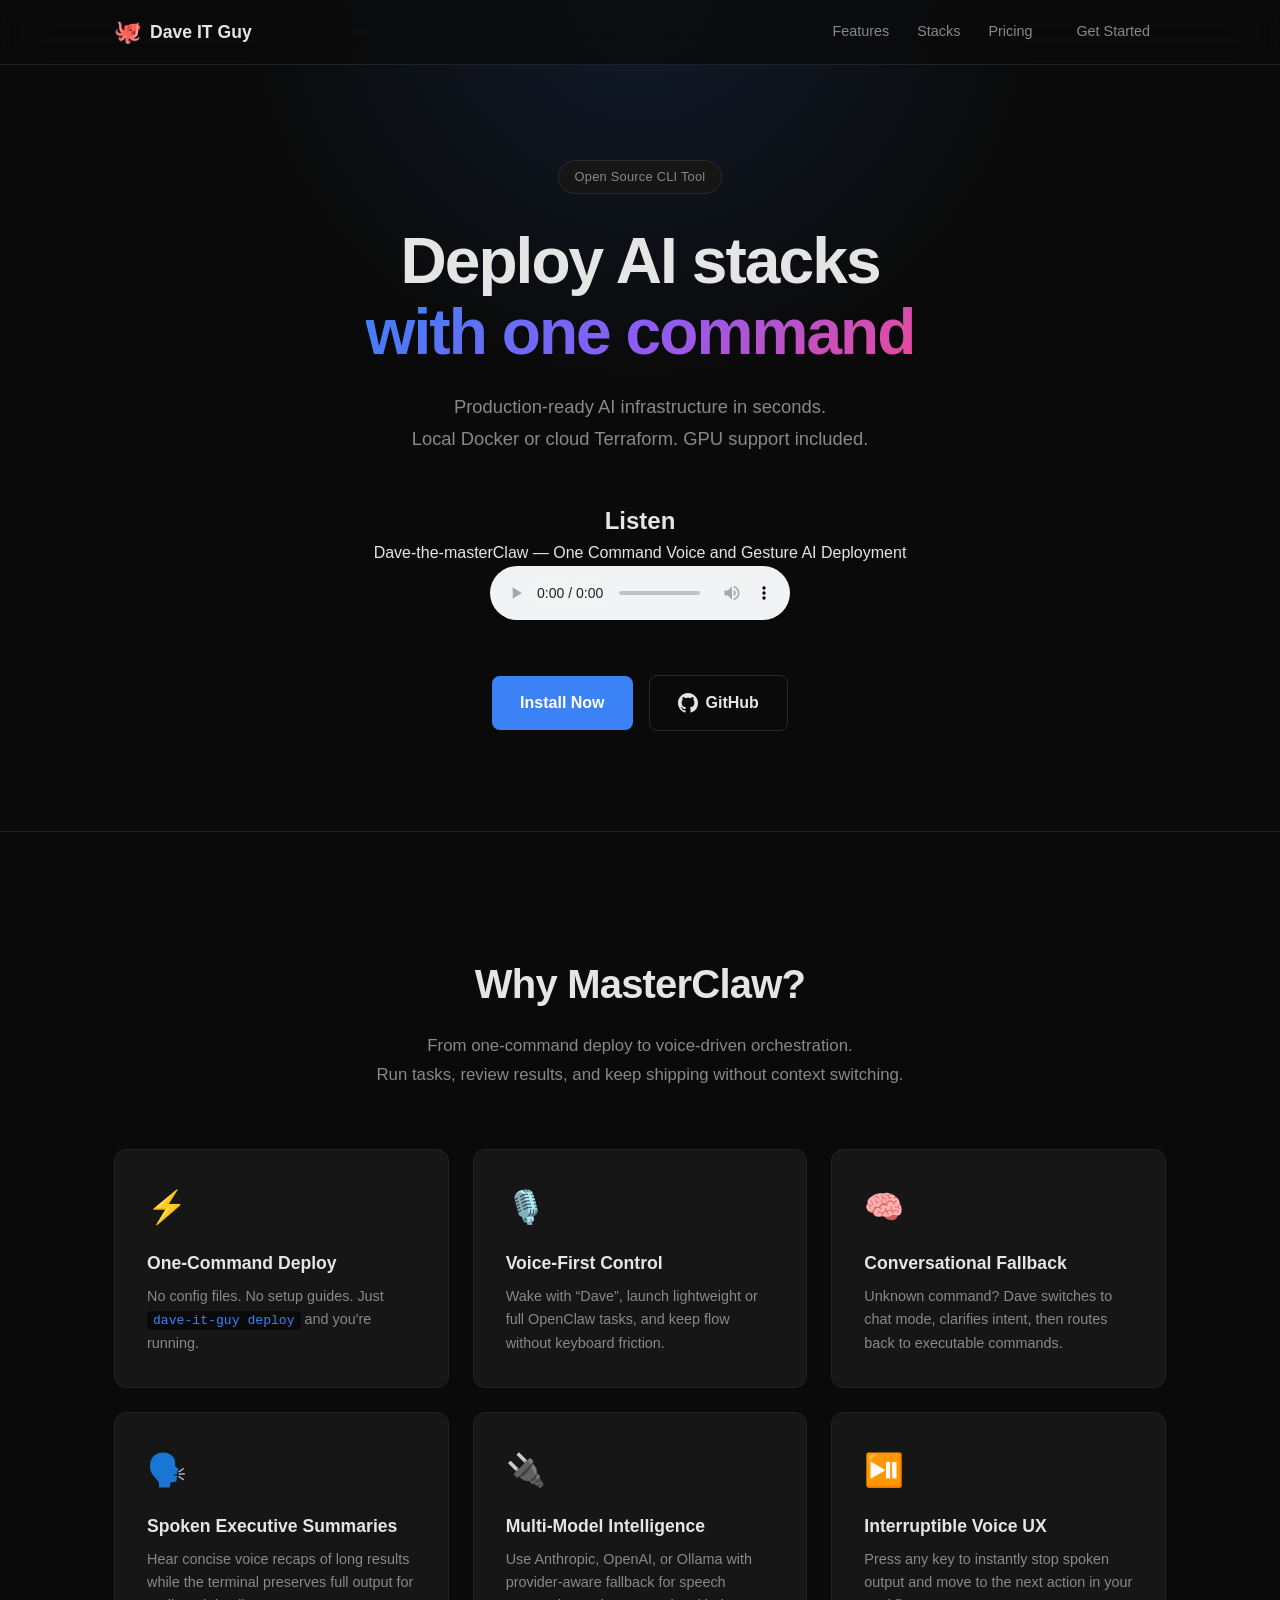
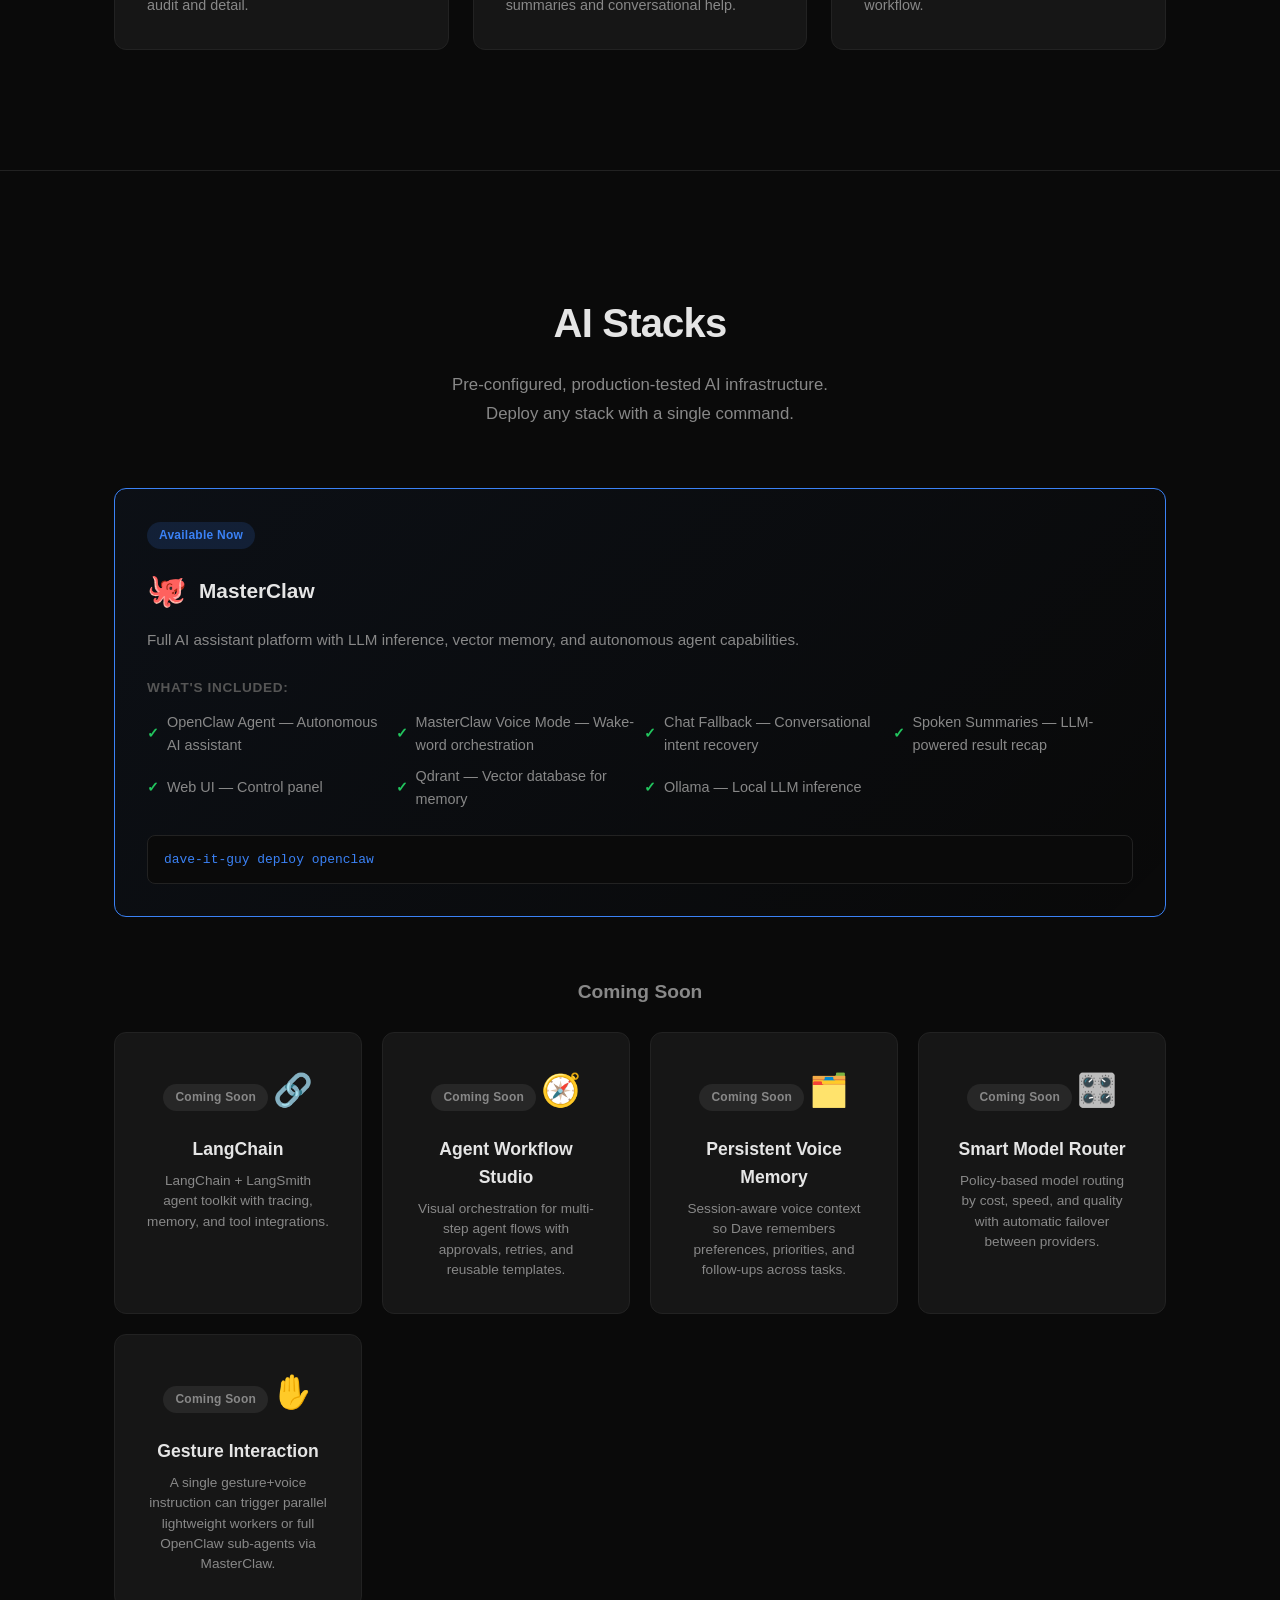
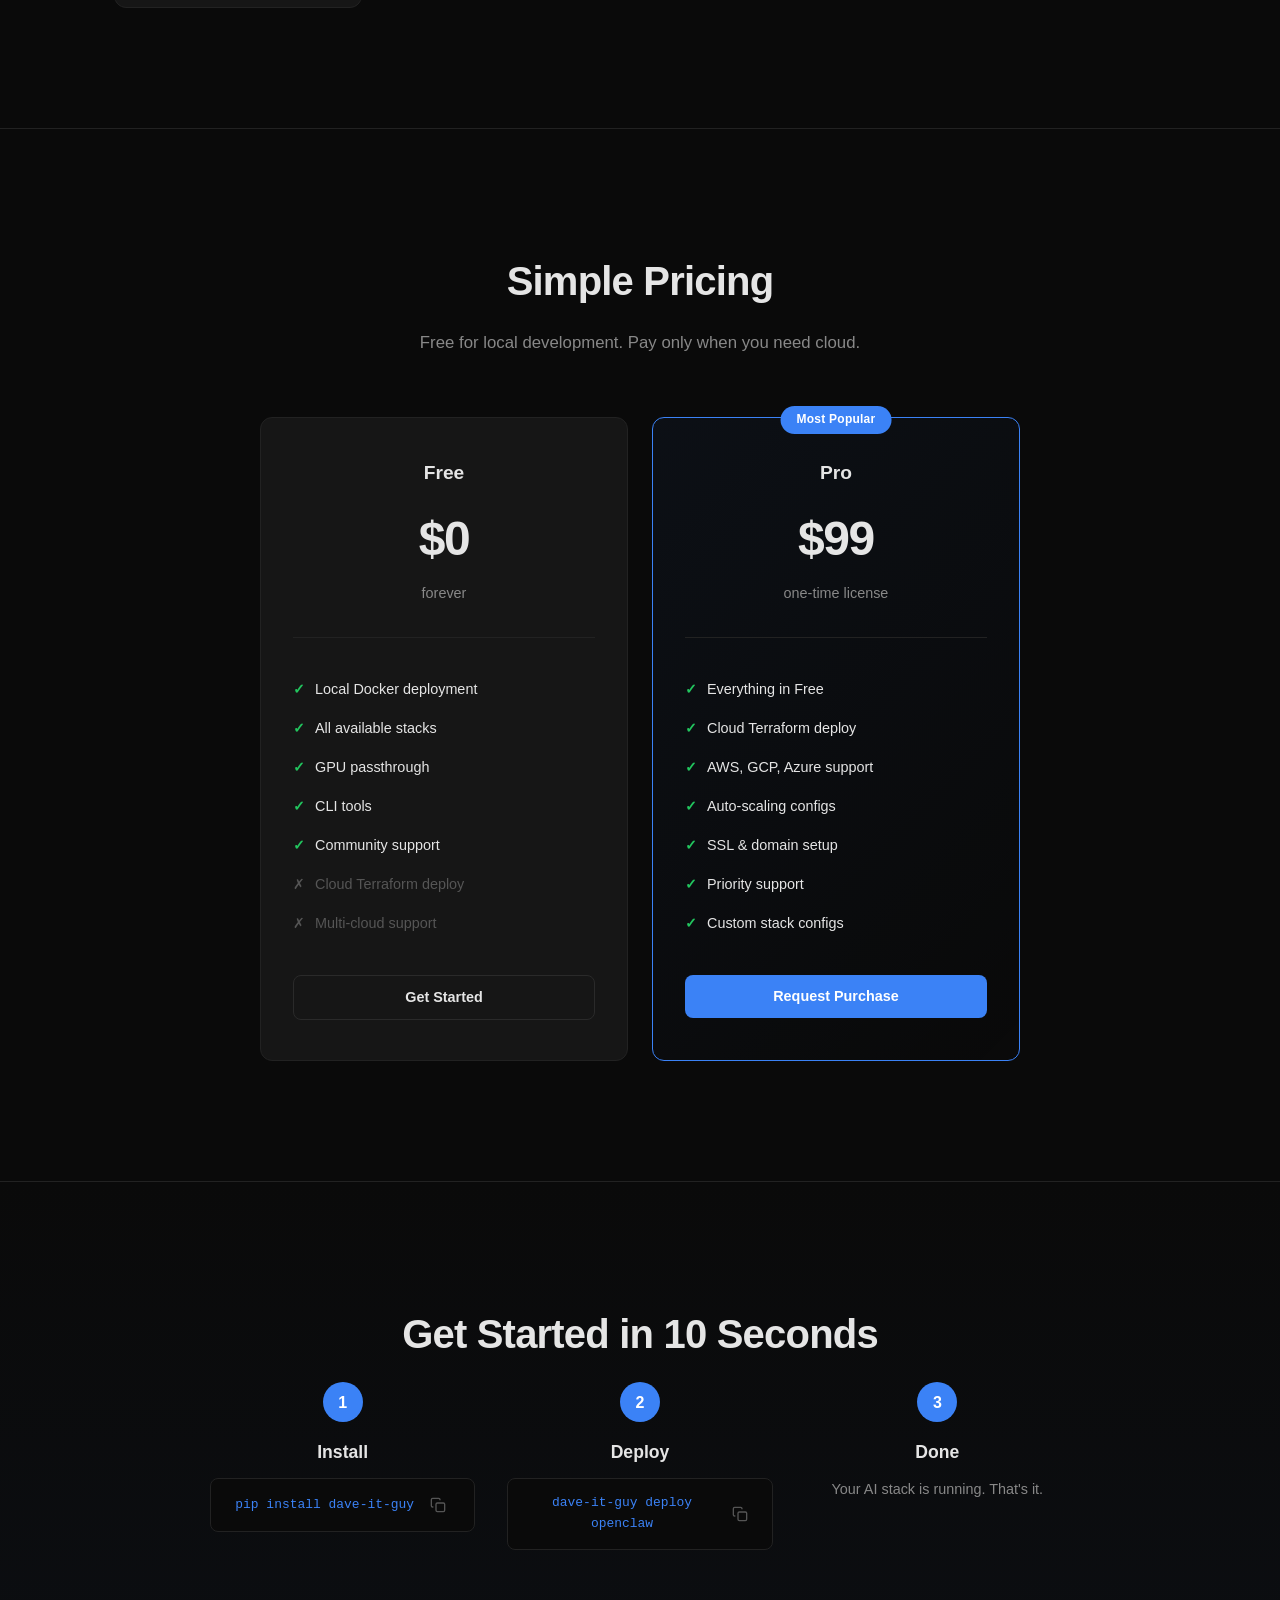
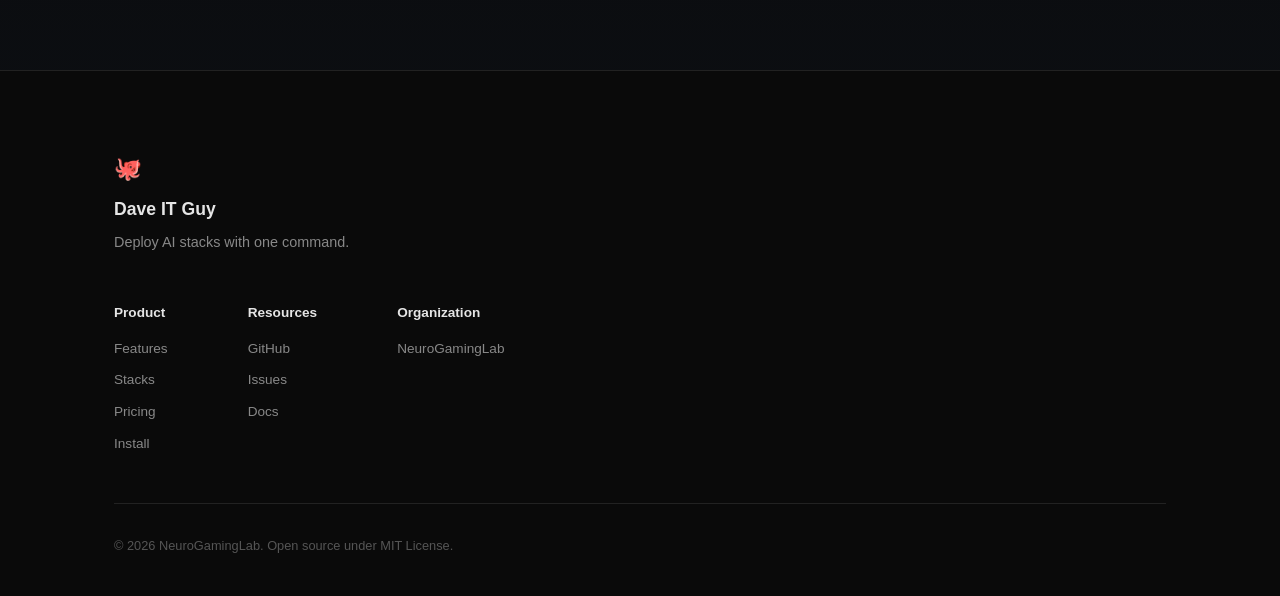
==== commit 165e9035: "docs: refresh messaging and add hero audio playback Reframe the README and landing content around Da" ====
--- a/docs/index.html
+++ b/docs/index.html
@@ -32,22 +32,14 @@
       <h1 class="hero-title">Deploy AI stacks<br><span class="gradient-text">with one command</span></h1>
       <p class="hero-sub">Production-ready AI infrastructure in seconds.<br>Local Docker or cloud Terraform. GPU support included.</p>
 
-      <div class="terminal" id="terminal">
-        <div class="terminal-bar">
-          <span class="terminal-dot red"></span>
-          <span class="terminal-dot yellow"></span>
-          <span class="terminal-dot green"></span>
-          <span class="terminal-title">terminal</span>
-        </div>
-        <div class="terminal-body">
-          <div class="terminal-line">
-            <span class="terminal-prompt">$</span>
-            <span class="terminal-command" id="typed-command"></span>
-            <span class="terminal-cursor" id="cursor">▌</span>
-          </div>
-          <div class="terminal-output" id="terminal-output"></div>
-        </div>
-      </div>
+      <section class="audio-section" aria-labelledby="audio-heading">
+        <h2 id="audio-heading">Listen</h2>
+        <p class="audio-label">Dave-the-masterClaw — One Command Voice and Gesture AI Deployment</p>
+        <audio class="audio-player" controls preload="metadata">
+          <source src="One_Command_Voice_and_Gesture_AI_Deployment.m4a" type="audio/mp4">
+          <a href="One_Command_Voice_and_Gesture_AI_Deployment.m4a" class="audio-link" target="_blank" rel="noopener">Download / open audio</a>
+        </audio>
+      </section>
 
       <div class="hero-cta">
         <a href="#install" class="btn btn-primary btn-lg">Install Now</a>
@@ -62,7 +54,7 @@
   <!-- Features -->
   <section class="features" id="features">
     <div class="container">
-      <h2 class="section-title">Why Dave IT Guy?</h2>
+      <h2 class="section-title">Why MasterClaw?</h2>
       <p class="section-sub">From one-command deploy to voice-driven orchestration.<br>Run tasks, review results, and keep shipping without context switching.</p>
 
       <div class="features-grid">
@@ -111,7 +103,7 @@
           <div class="stack-badge available">Available Now</div>
           <div class="stack-header">
             <span class="stack-icon">🐙</span>
-            <h3>OpenClaw</h3>
+            <h3>MasterClaw</h3>
           </div>
           <p class="stack-desc">Full AI assistant platform with LLM inference, vector memory, and autonomous agent capabilities.</p>
           <div class="stack-includes">
@@ -129,14 +121,6 @@
           <div class="stack-command">
             <code>dave-it-guy deploy openclaw</code>
           </div>
-          <div class="stack-access">
-            <p class="stack-access-title">Default localhost URLs</p>
-            <ul>
-              <li><strong>OpenClaw</strong> (gateway &amp; control UI): <a href="http://localhost:18789" target="_blank" rel="noopener">http://localhost:18789</a></li>
-              <li><strong>MasterClaw</strong> (orchestrator API): <a href="http://localhost:8090" target="_blank" rel="noopener">http://localhost:8090</a></li>
-              <li><strong>Qdrant</strong>: <a href="http://localhost:6333" target="_blank" rel="noopener">http://localhost:6333</a></li>
-            </ul>
-          </div>
         </div>
       </div>
 
@@ -165,6 +149,12 @@
           <span class="stack-icon">🎛️</span>
           <h3>Smart Model Router</h3>
           <p>Policy-based model routing by cost, speed, and quality with automatic failover between providers.</p>
+        </div>
+        <div class="stack-card stack-soon">
+          <div class="stack-badge soon">Coming Soon</div>
+          <span class="stack-icon">✋</span>
+          <h3>Gesture Interaction</h3>
+          <p>A single gesture+voice instruction can trigger parallel lightweight workers or full OpenClaw sub-agents via MasterClaw.</p>
         </div>
       </div>
     </div>
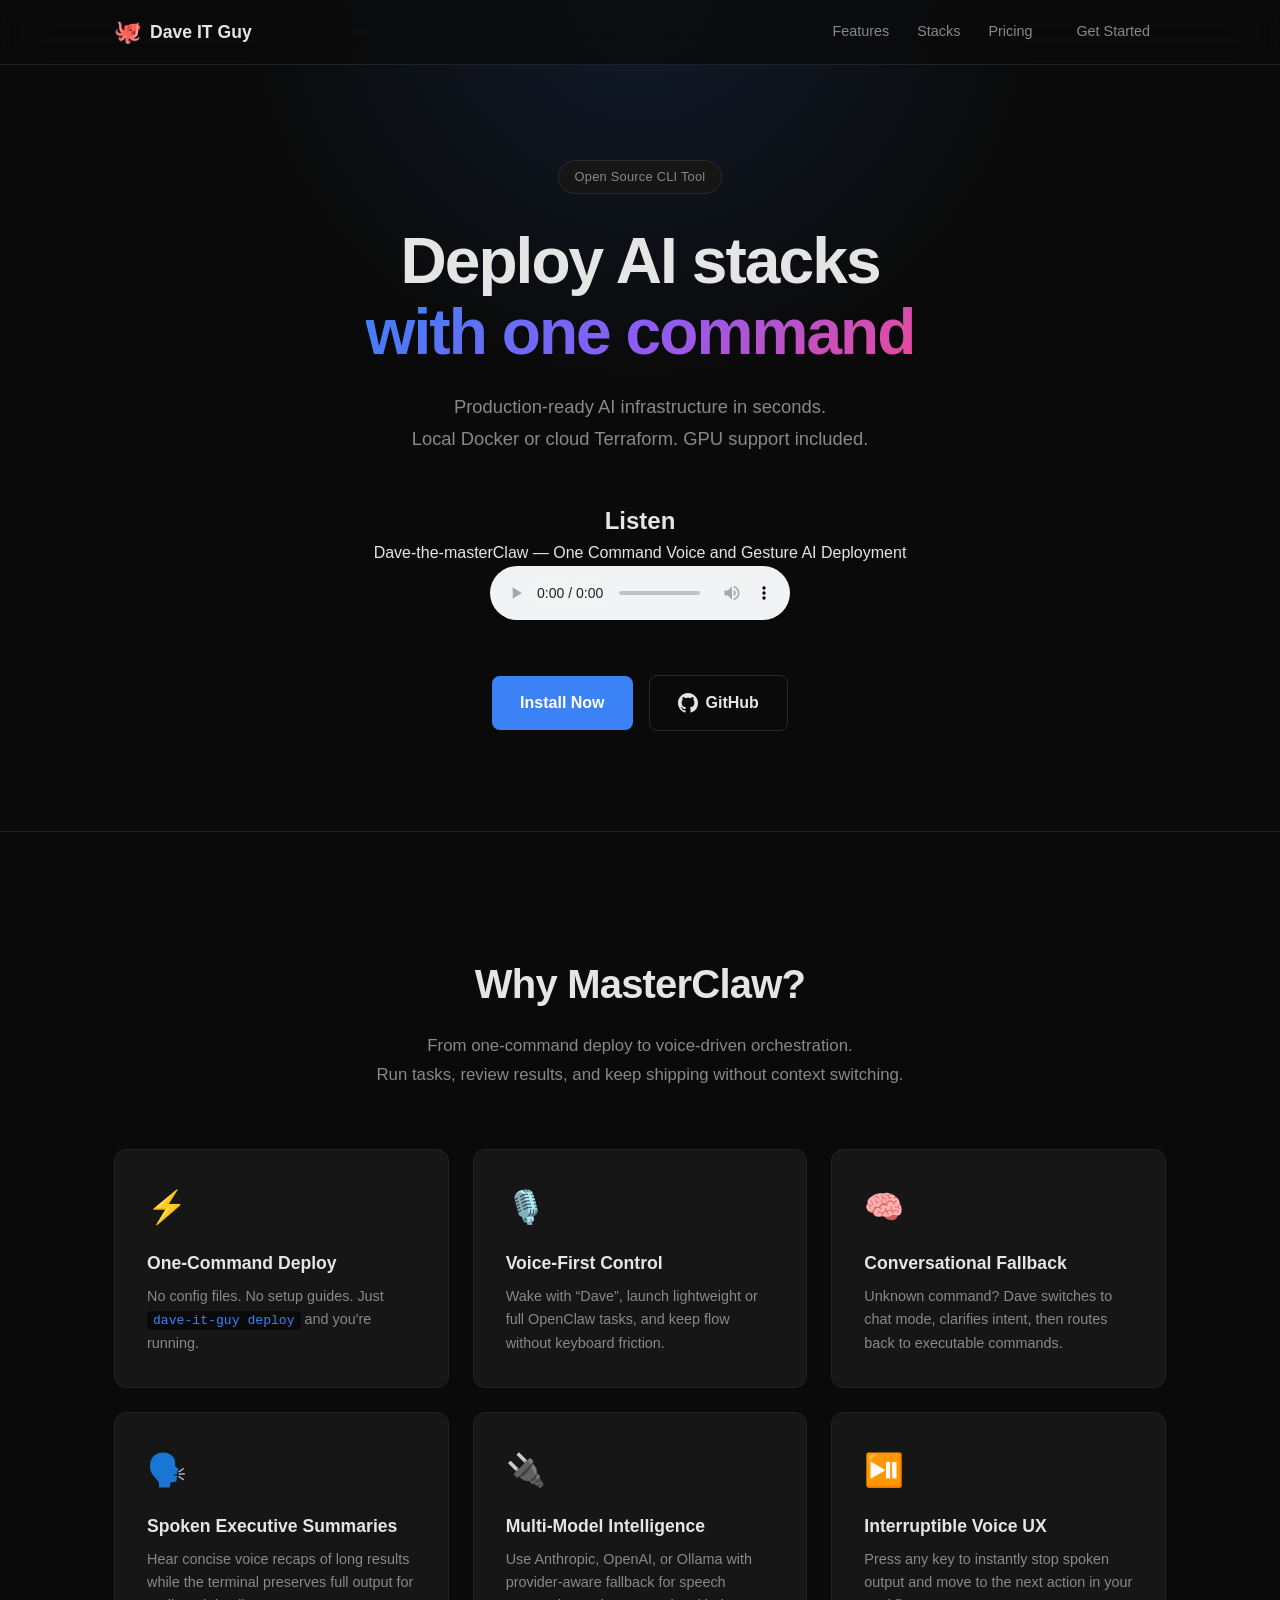
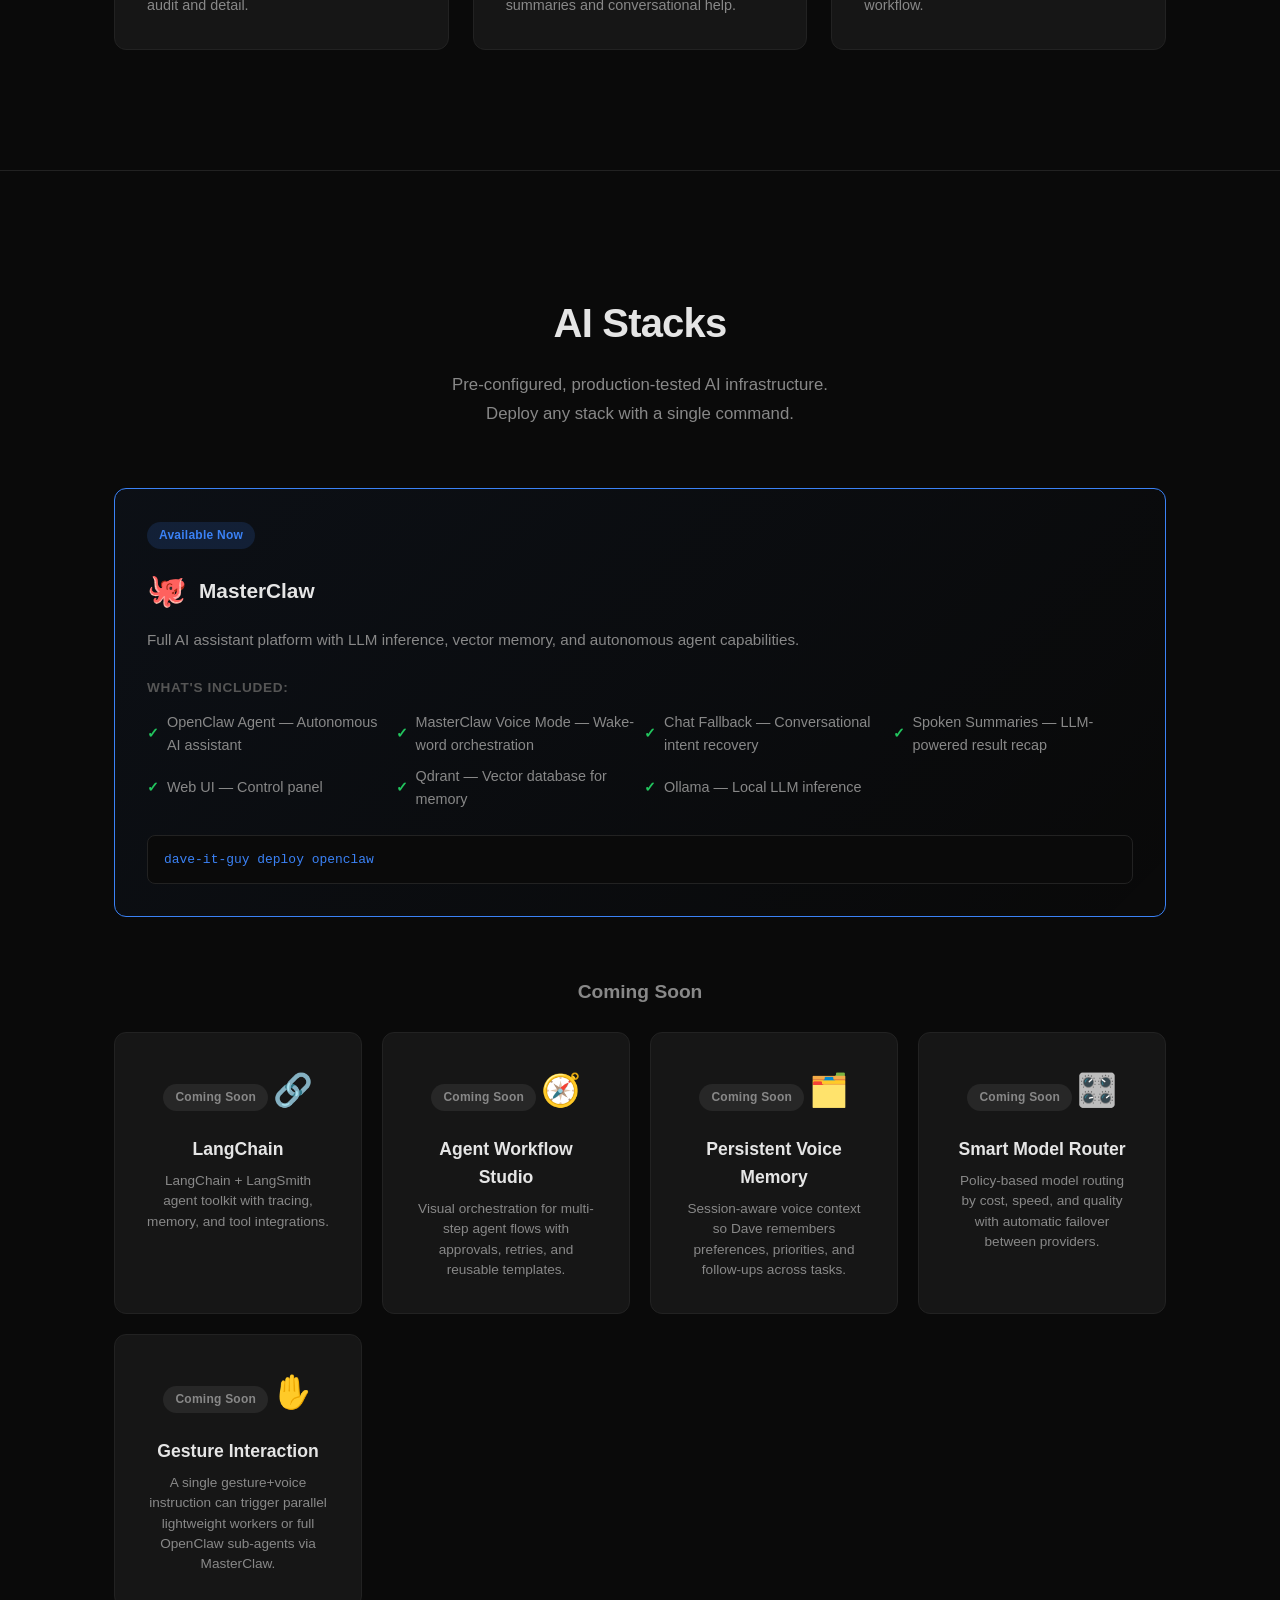
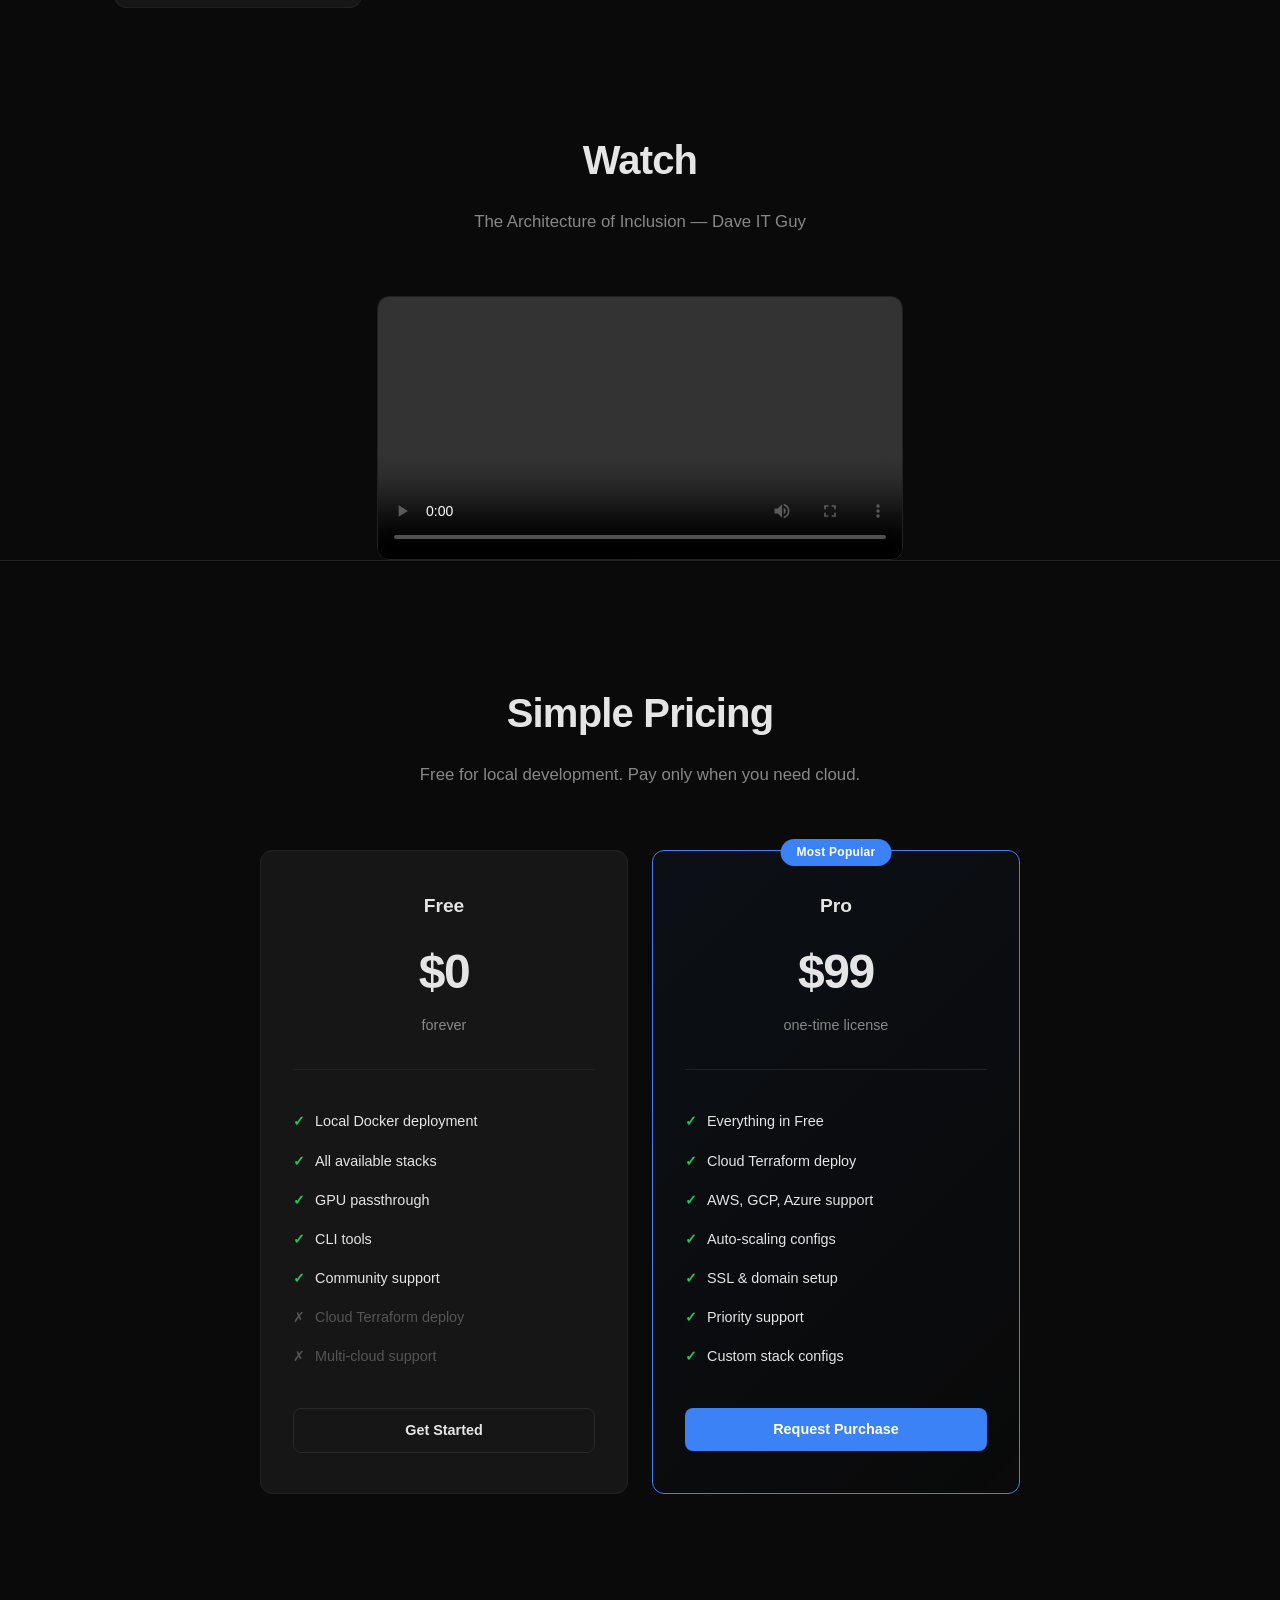
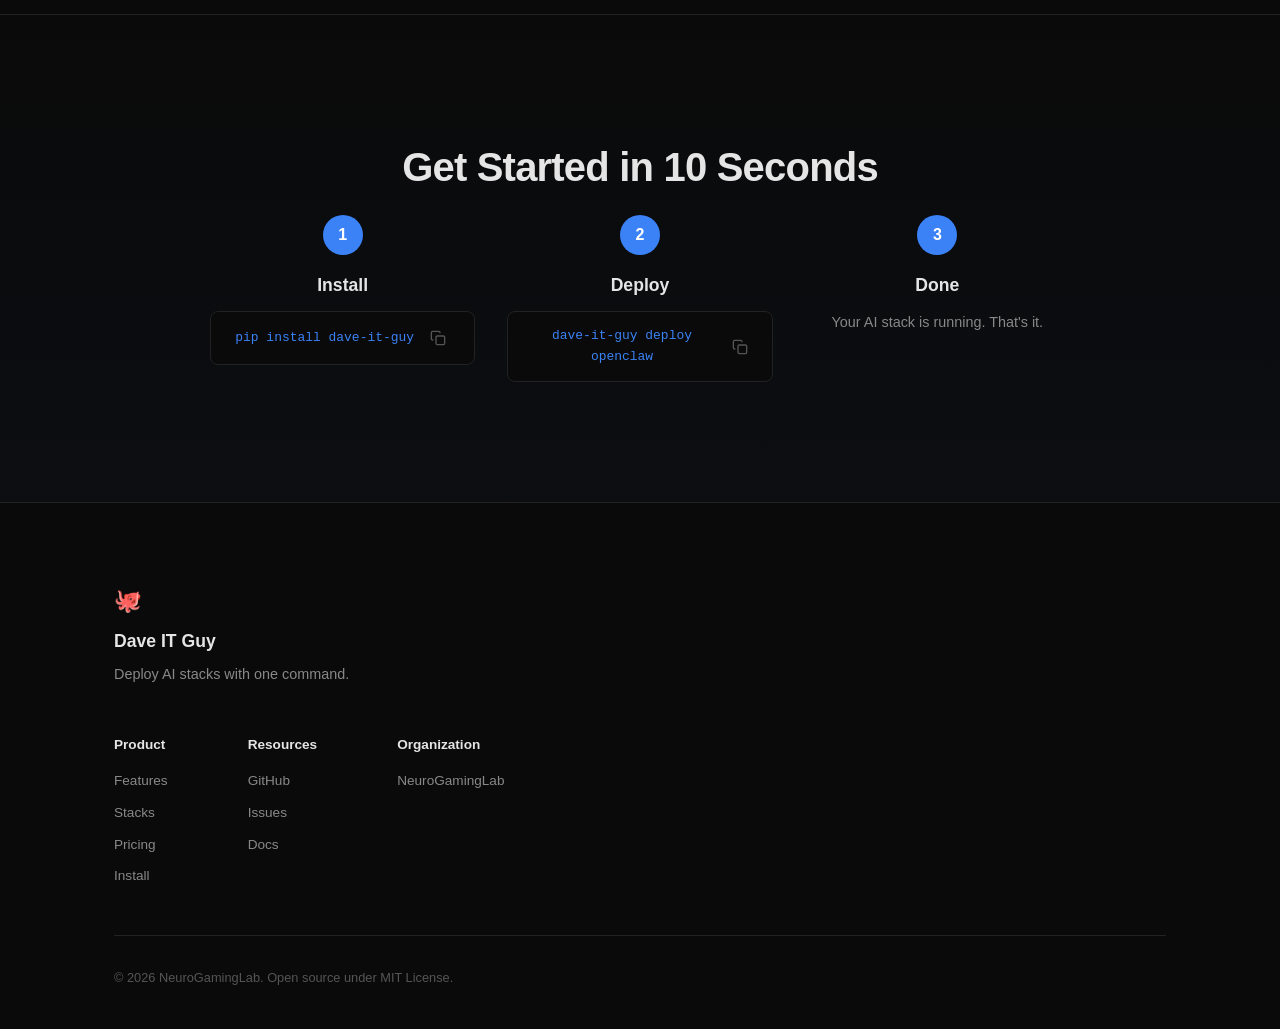
==== commit 53bf61e2: "docs: add architecture video section and responsive sizing Add an embedded MP4 section below Coming " ====
--- a/docs/index.html
+++ b/docs/index.html
@@ -160,6 +160,18 @@
     </div>
   </section>
 
+  <!-- Video -->
+  <section class="video-section" aria-labelledby="video-heading">
+    <div class="container">
+      <h2 id="video-heading" class="section-title">Watch</h2>
+      <p class="section-sub">The Architecture of Inclusion — Dave IT Guy</p>
+      <video class="video-player" controls preload="metadata">
+        <source src="The_Architecture_of_Inclusion__Dave_IT_Guy.mp4" type="video/mp4">
+        <a href="The_Architecture_of_Inclusion__Dave_IT_Guy.mp4" class="video-link" target="_blank" rel="noopener">Download / open video</a>
+      </video>
+    </div>
+  </section>
+
   <!-- Pricing -->
   <section class="pricing" id="pricing">
     <div class="container">
--- a/docs/styles.css
+++ b/docs/styles.css
@@ -324,6 +324,17 @@
   color: var(--text-dim);
 }
 
+/* === Audio / Video === */
+.video-player {
+  display: block;
+  width: 50%;
+  max-width: 100%;
+  margin: 0 auto;
+  border-radius: var(--radius);
+  border: 1px solid var(--border);
+  background: #000;
+}
+
 /* === Sections === */
 .section-title {
   font-size: clamp(1.8rem, 4vw, 2.5rem);
@@ -896,4 +907,8 @@
   .stack-includes ul {
     grid-template-columns: 1fr;
   }
-}
+
+  .video-player {
+    width: 100%;
+  }
+}
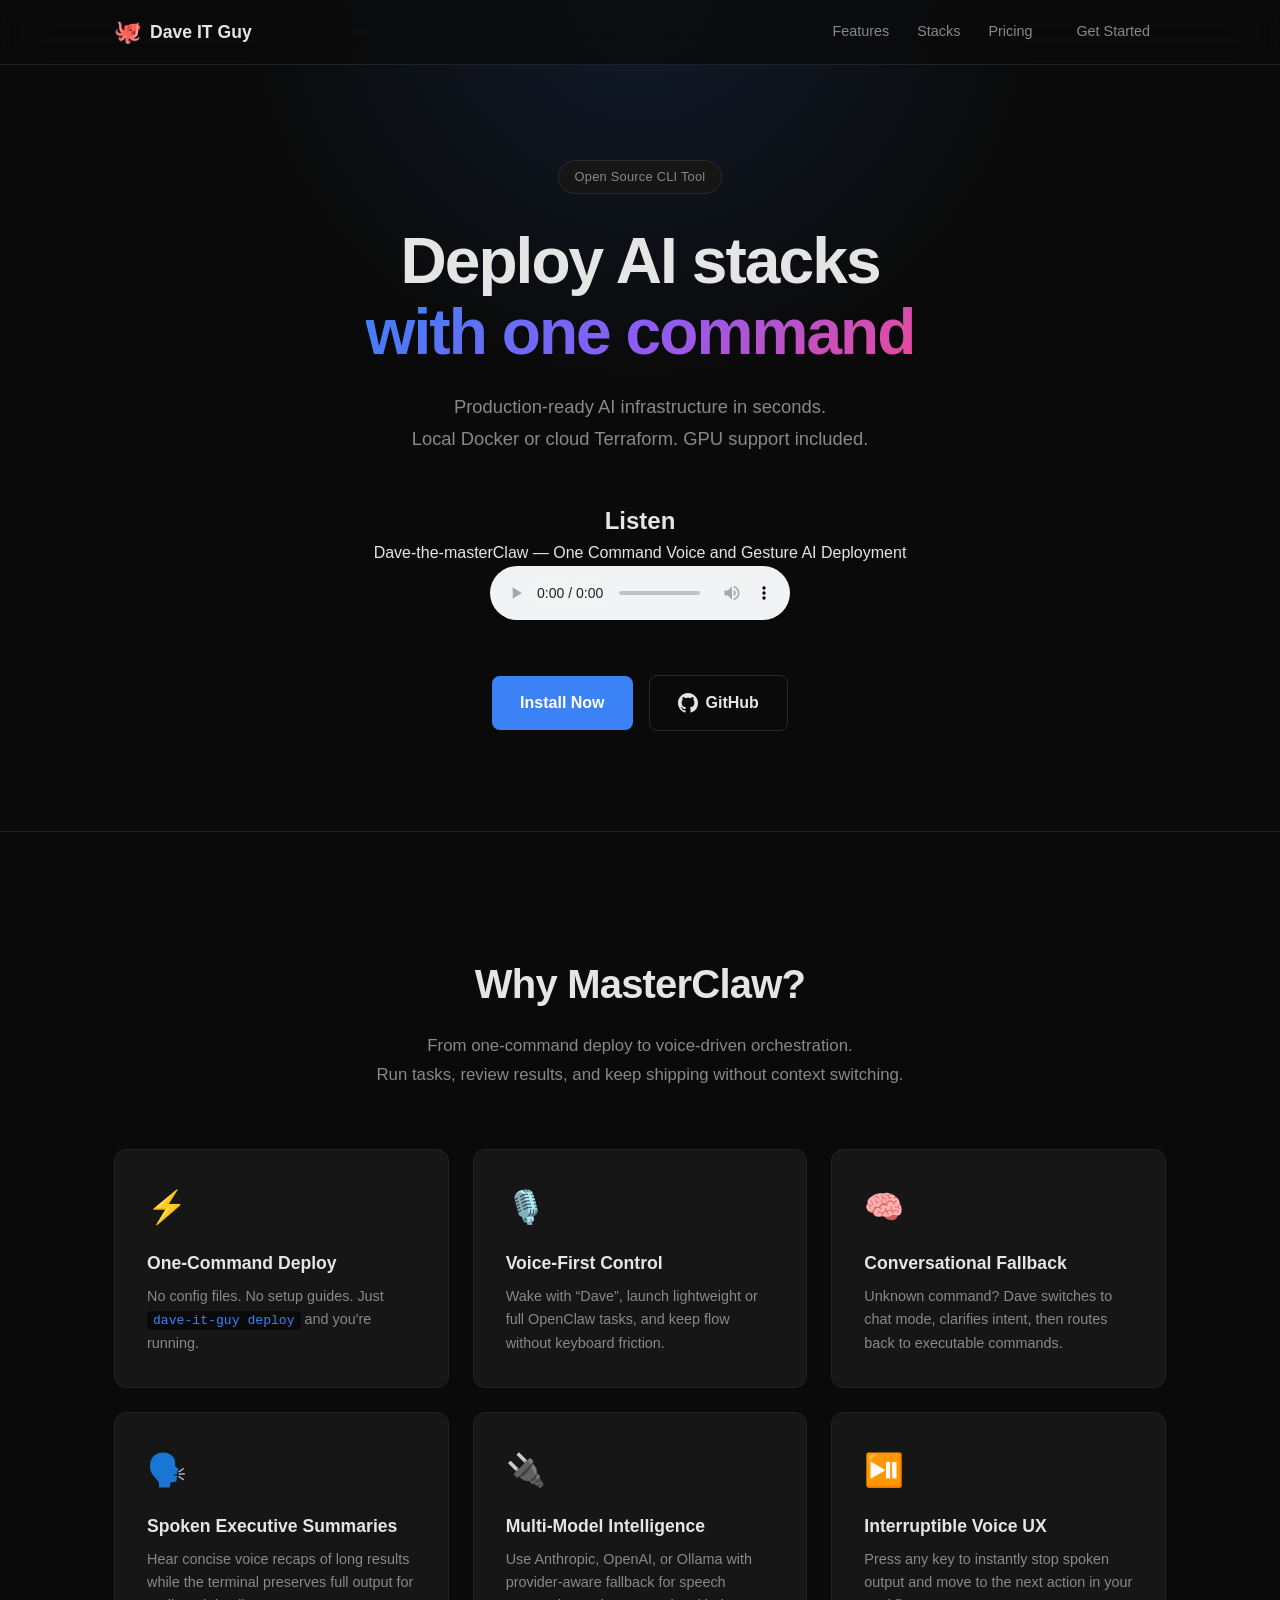
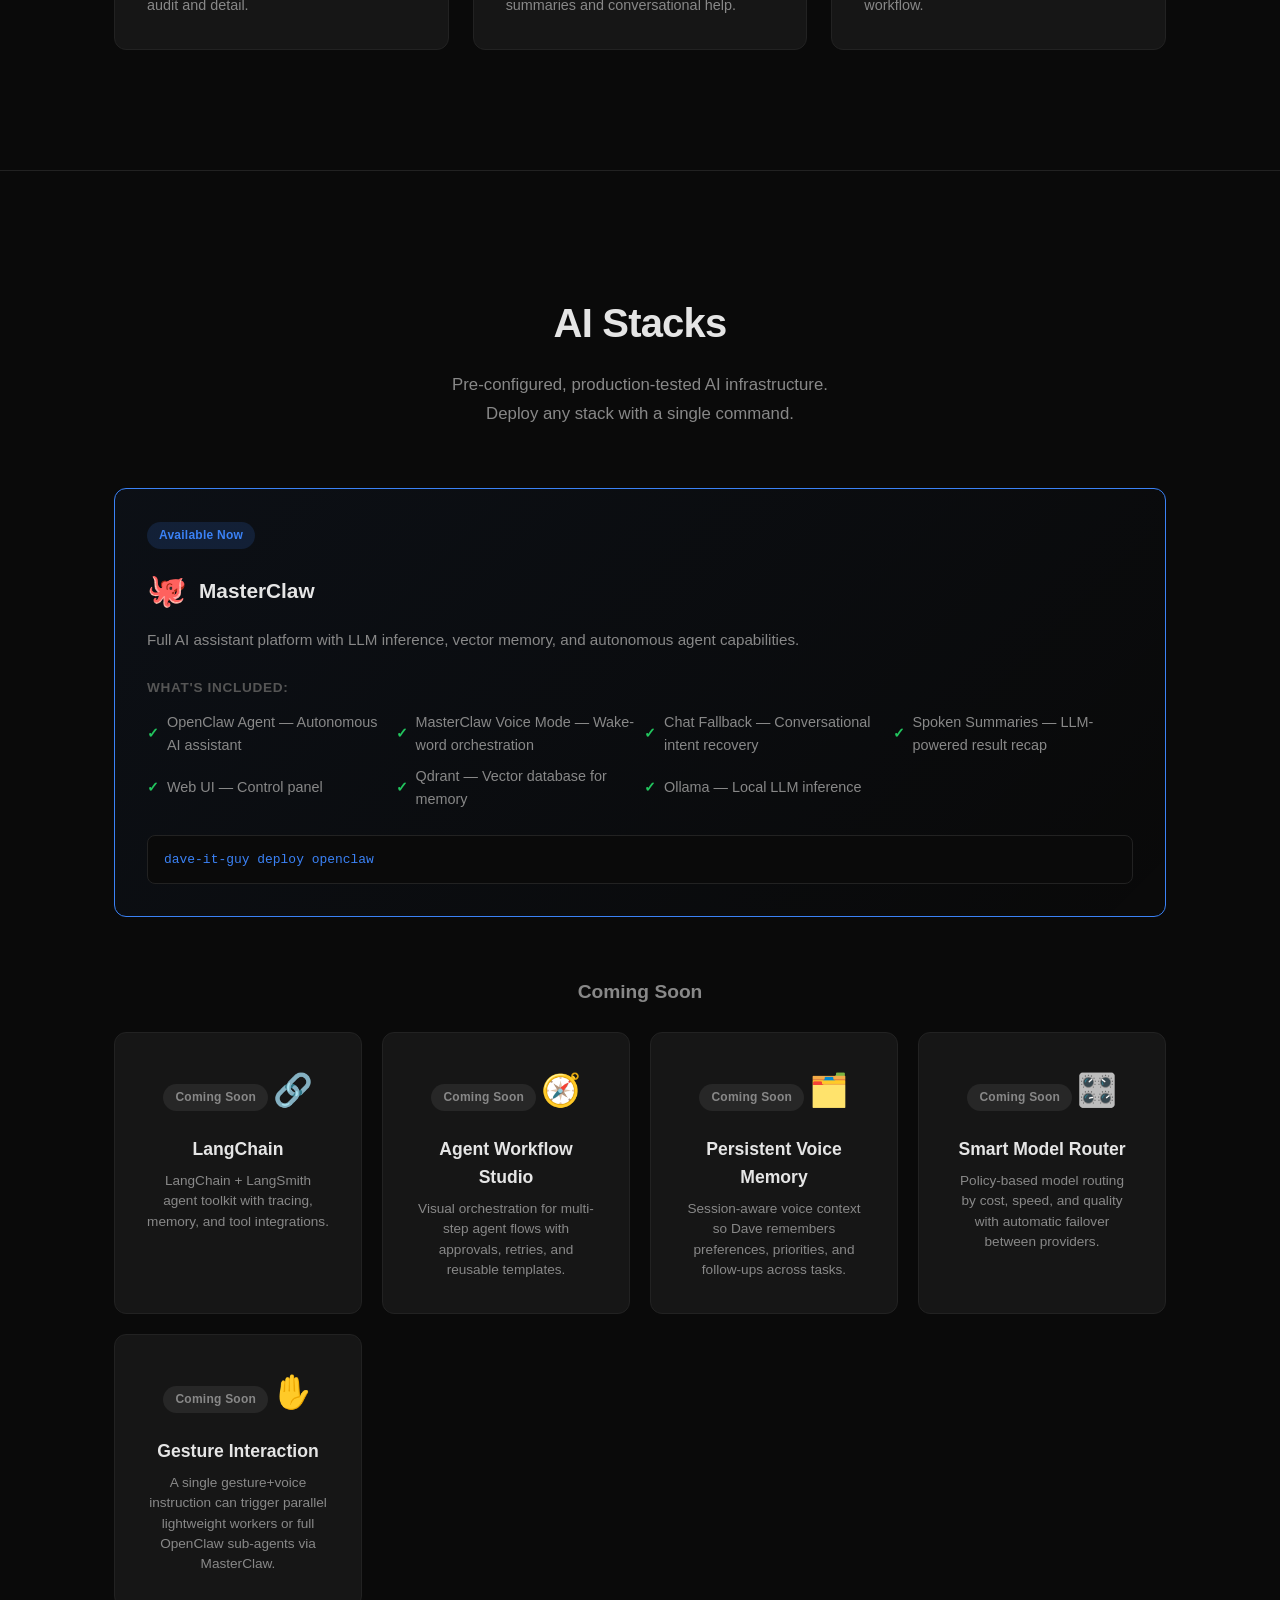
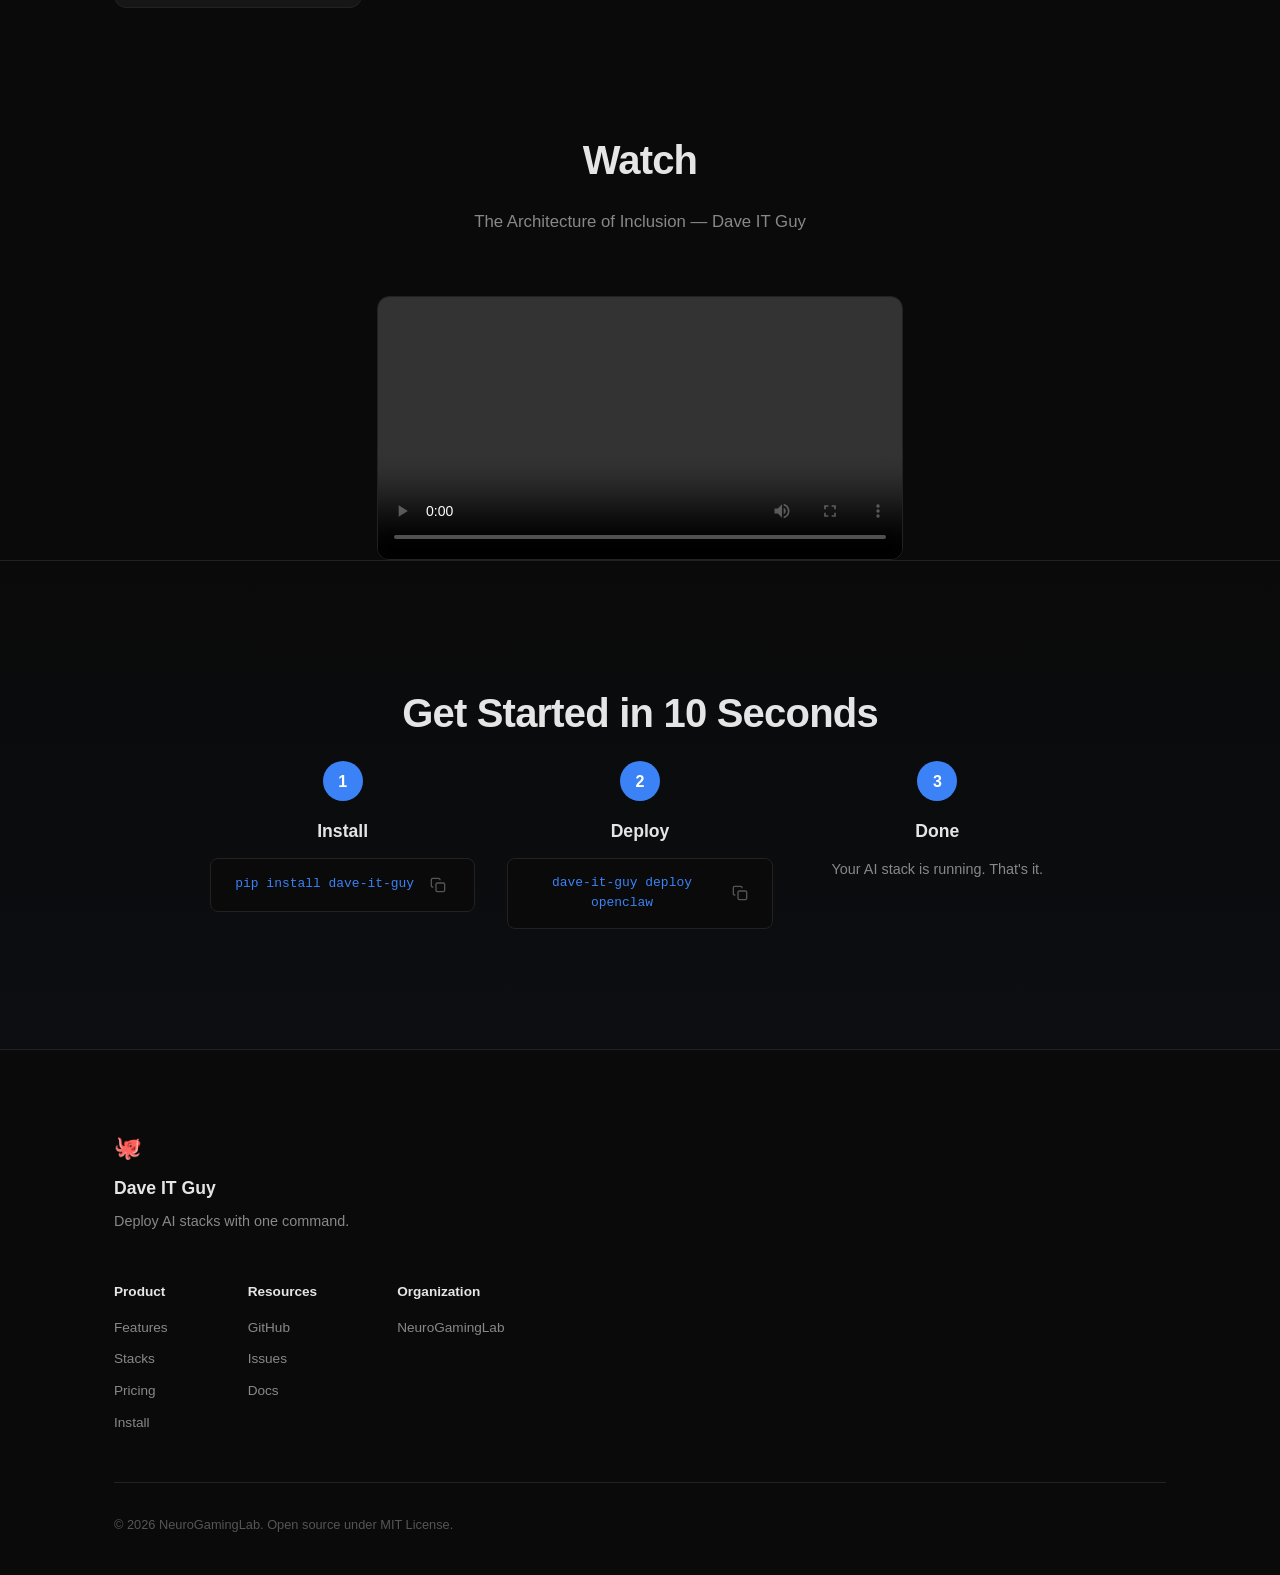
==== commit 25a99487: "docs: hide pricing section on Pages Made-with: Cursor" ====
--- a/docs/index.html
+++ b/docs/index.html
@@ -172,7 +172,7 @@
     </div>
   </section>
 
-  <!-- Pricing -->
+  <!-- Pricing (disabled)
   <section class="pricing" id="pricing">
     <div class="container">
       <h2 class="section-title">Simple Pricing</h2>
@@ -222,6 +222,7 @@
       </div>
     </div>
   </section>
+  -->
 
   <!-- Install -->
   <section class="install" id="install">
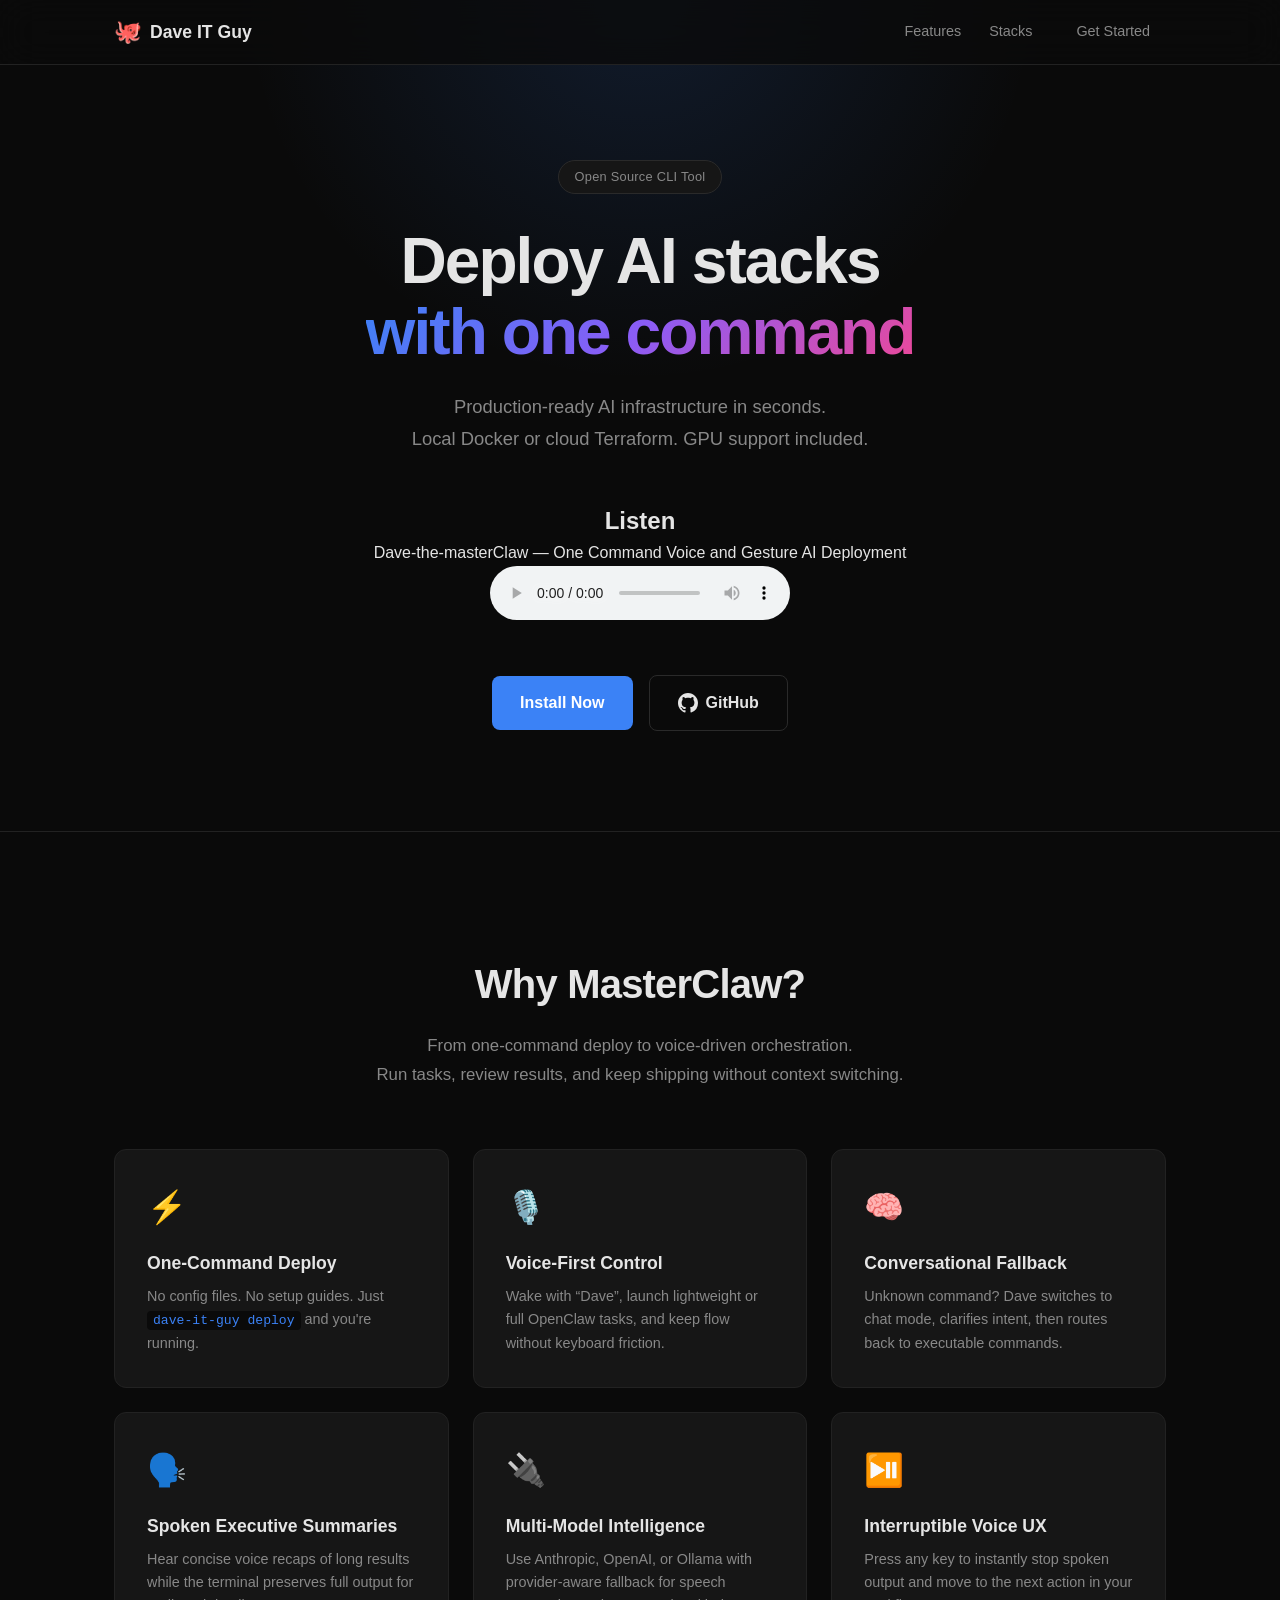
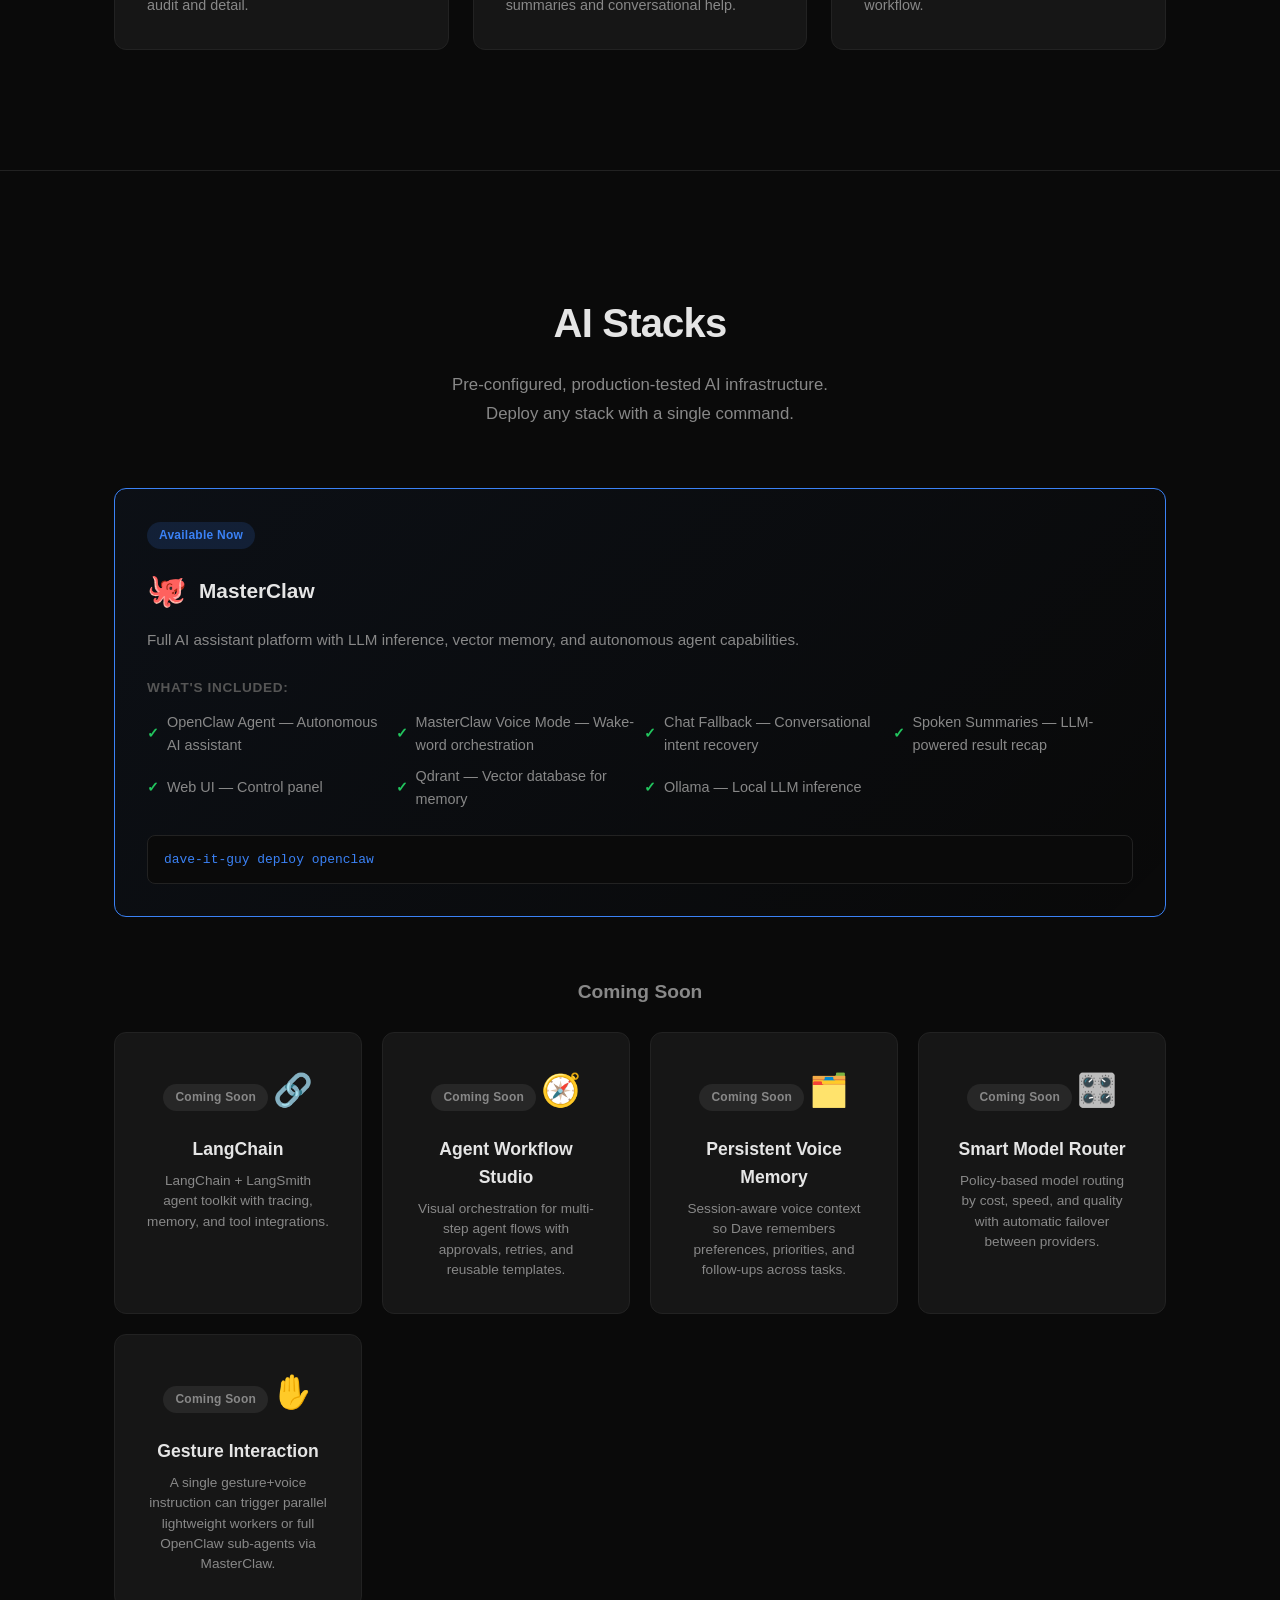
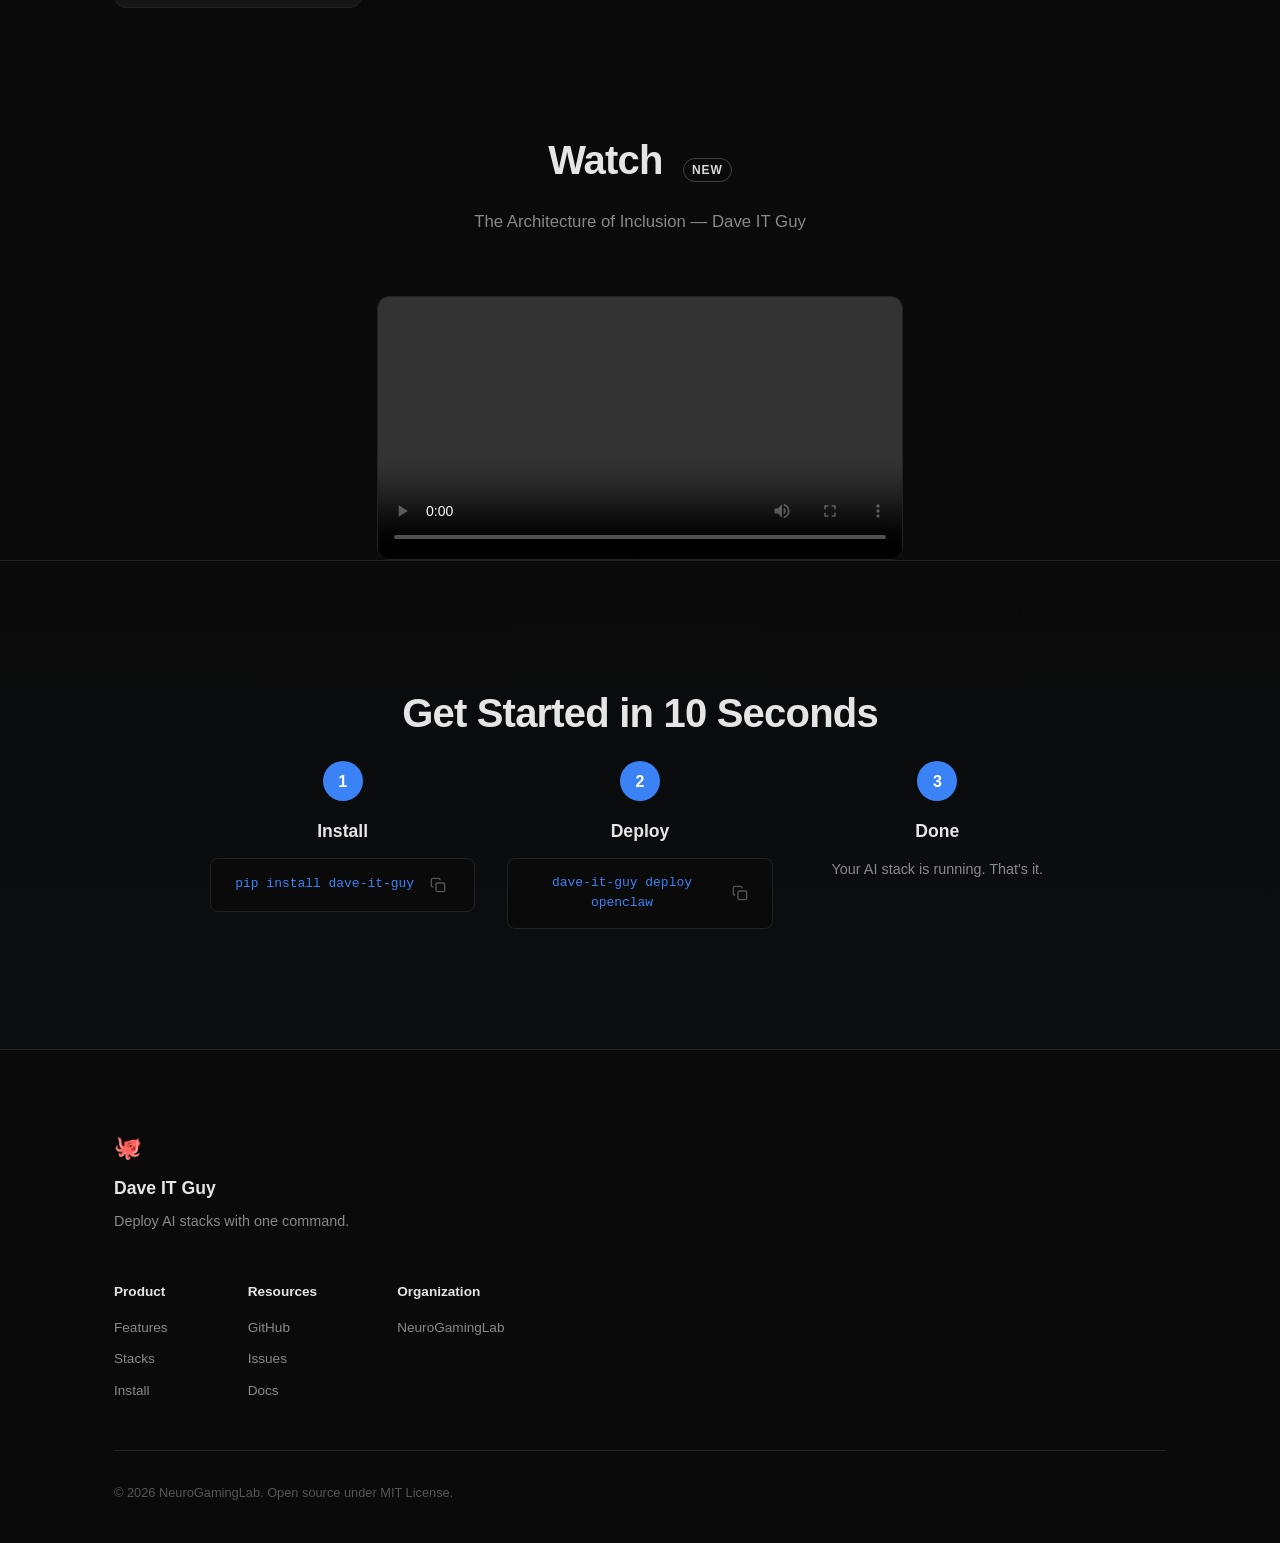
==== commit c6837221: "docs: label Watch and hide pricing links Made-with: Cursor" ====
--- a/docs/index.html
+++ b/docs/index.html
@@ -19,7 +19,7 @@
       <div class="nav-links">
         <a href="#features">Features</a>
         <a href="#stacks">Stacks</a>
-        <a href="#pricing">Pricing</a>
+        <!-- <a href="#pricing">Pricing</a> -->
         <a href="#install" class="btn btn-sm">Get Started</a>
       </div>
     </div>
@@ -163,7 +163,12 @@
   <!-- Video -->
   <section class="video-section" aria-labelledby="video-heading">
     <div class="container">
-      <h2 id="video-heading" class="section-title">Watch</h2>
+      <h2 id="video-heading" class="section-title">
+        Watch
+        <span style="margin-left:10px; font-size:12px; letter-spacing:.08em; text-transform:uppercase; padding:4px 8px; border-radius:999px; border:1px solid rgba(255,255,255,.22); color:rgba(255,255,255,.85);">
+          New
+        </span>
+      </h2>
       <p class="section-sub">The Architecture of Inclusion — Dave IT Guy</p>
       <video class="video-player" controls preload="metadata">
         <source src="The_Architecture_of_Inclusion__Dave_IT_Guy.mp4" type="video/mp4">
@@ -271,7 +276,7 @@
           <h4>Product</h4>
           <a href="#features">Features</a>
           <a href="#stacks">Stacks</a>
-          <a href="#pricing">Pricing</a>
+          <!-- <a href="#pricing">Pricing</a> -->
           <a href="#install">Install</a>
         </div>
         <div class="footer-col">
